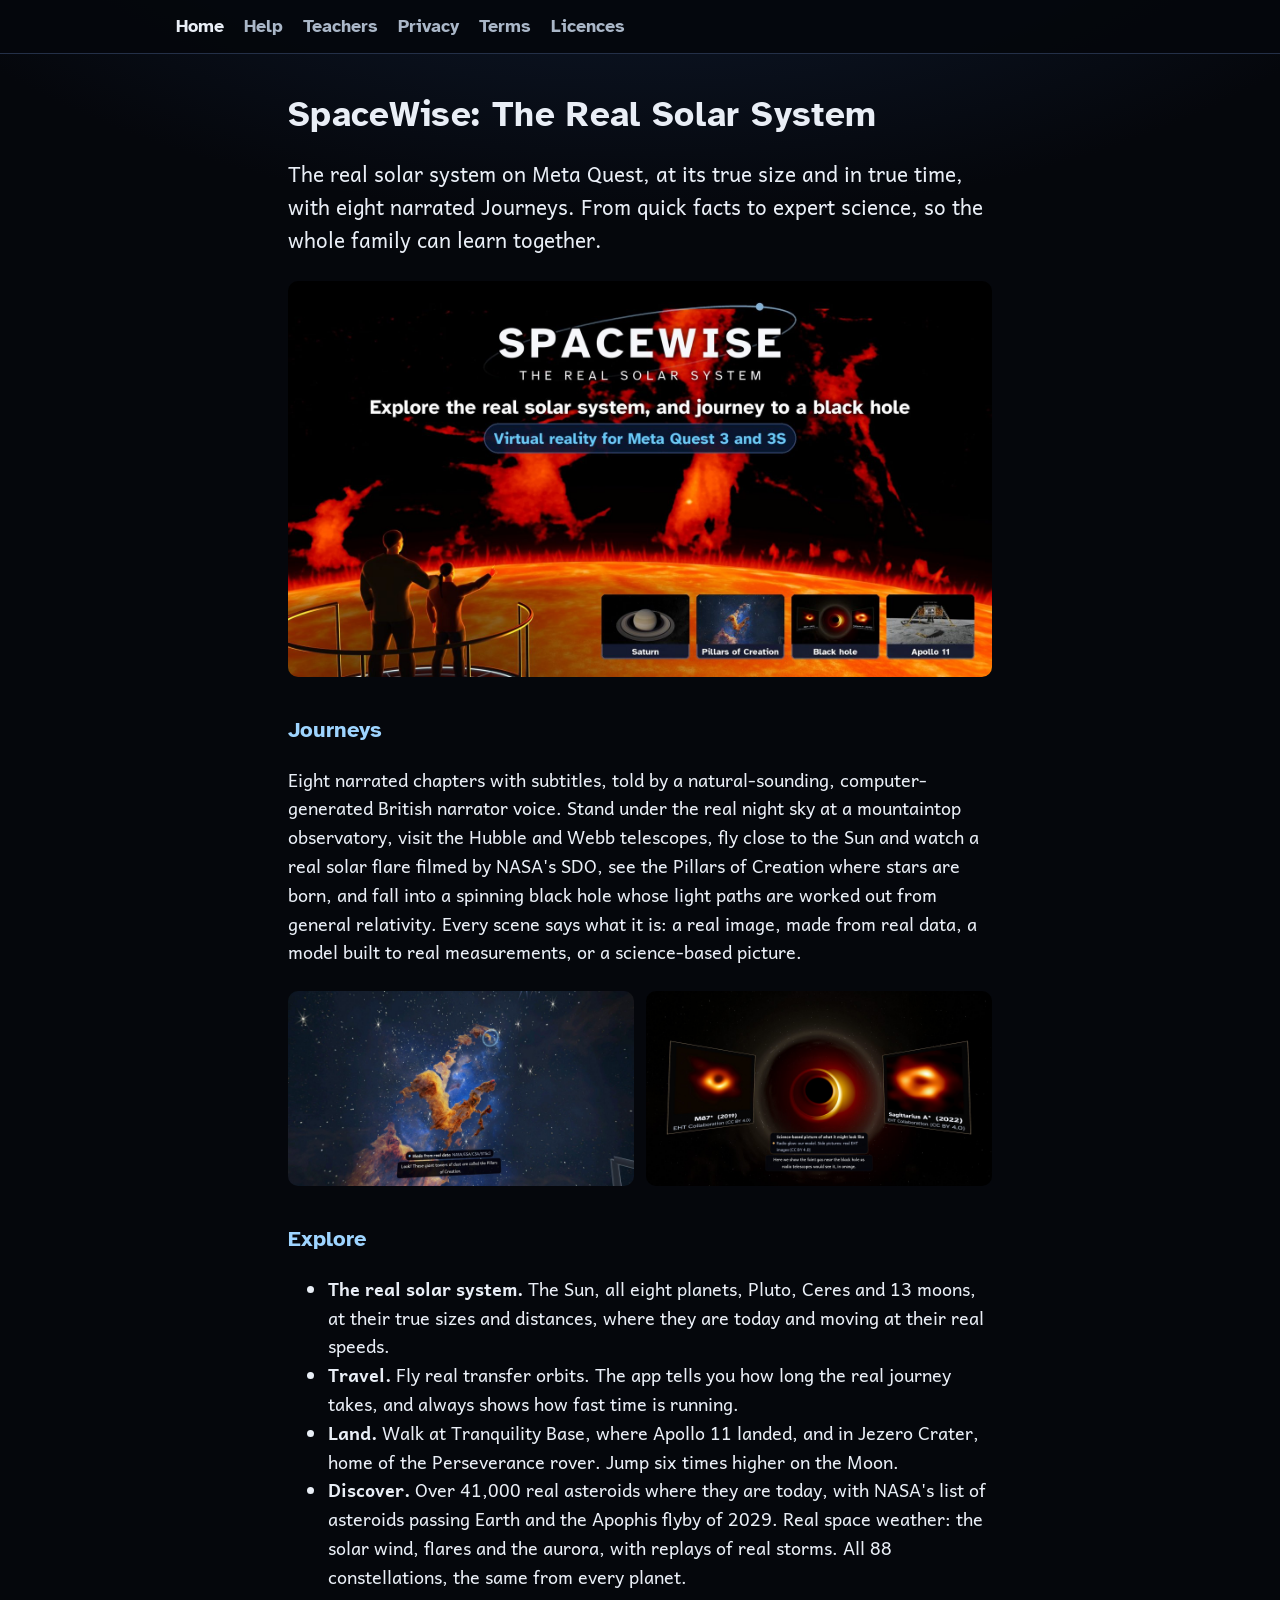
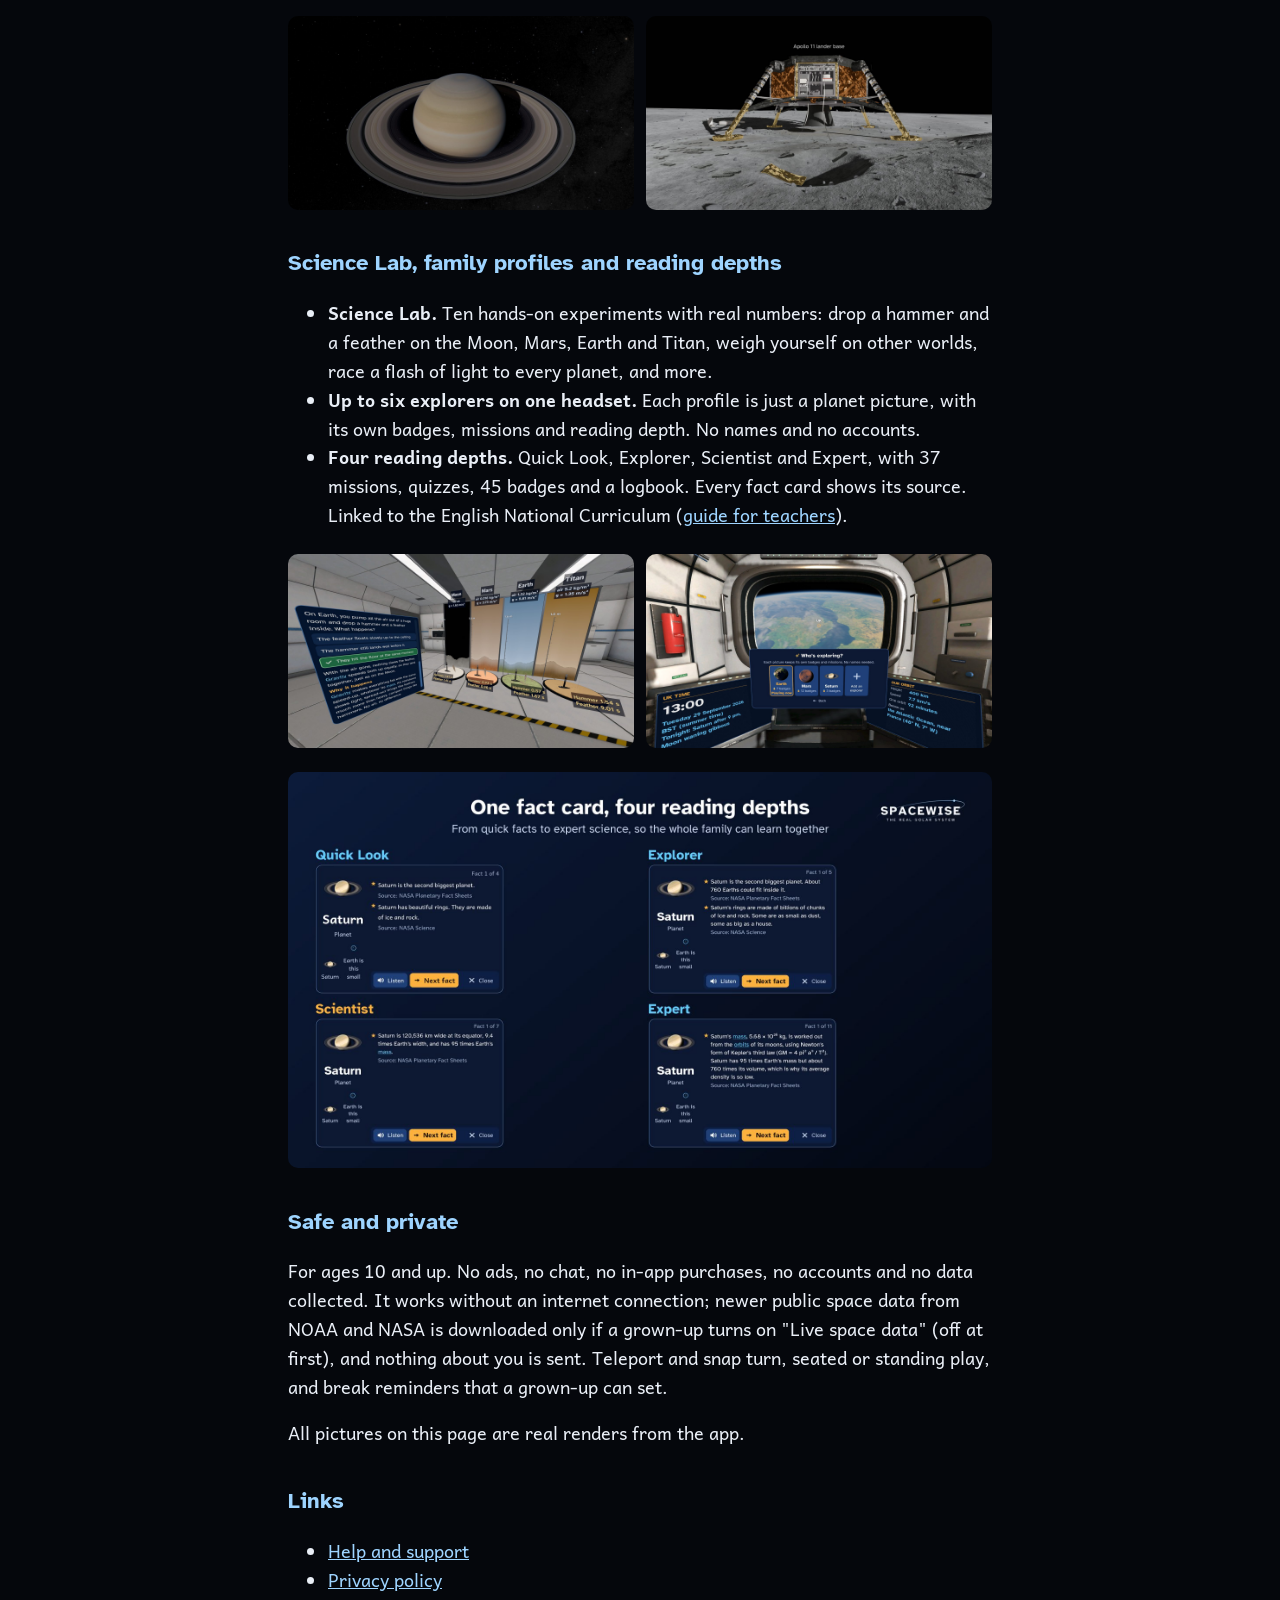
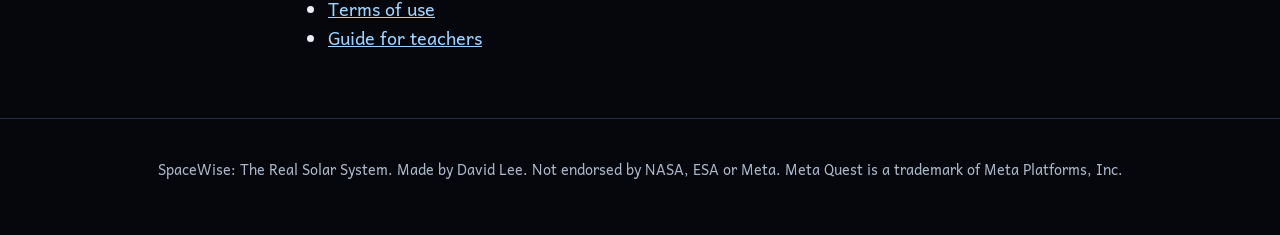
==== index.html @ 5df5b241 "SpaceWise website" ====
<!doctype html>
<html lang="en-GB">
<head>
<meta charset="utf-8">
<meta name="viewport" content="width=device-width, initial-scale=1">
<title>SpaceWise: The Real Solar System | SpaceWise</title>
<meta name="description" content="SpaceWise: The Real Solar System, for Meta Quest. The real solar system at its true size and in true time. For ages 10 and up. No ads, no chat, no data collected.">
<link rel="stylesheet" href="style.css">
</head>
<body>
<header><nav><a href="index.html" aria-current="page">Home</a> <a href="support.html">Help</a> <a href="teachers.html">Teachers</a> <a href="privacy.html">Privacy</a> <a href="terms.html">Terms</a> <a href="open-licences.html">Licences</a></nav></header>
<main>
<h1>SpaceWise: The Real Solar System</h1>
<p class="lede">The real solar system on Meta Quest, at its true size and in true time, with eight narrated Journeys. From quick facts to expert science, so the whole family can learn together.</p>

<p><img class="hero" src="img/key_art.jpg" alt="Key art: a grown-up and a child on a viewing platform; the child points at a real prominence on the Sun, seen by NASA's SDO, in the Our Star Journey. The SpaceWise title, the words 'Explore the real solar system, and journey to a black hole' and 'Virtual reality for Meta Quest 3 and 3S', and four pictures from the app: Saturn, the Pillars of Creation, the black hole and Apollo 11"></p>
<h2>Journeys</h2>
<p>Eight narrated chapters with subtitles, told by a natural-sounding, computer-generated British narrator voice. Stand under the real night sky at a mountaintop observatory, visit the Hubble and Webb telescopes, fly close to the Sun and watch a real solar flare filmed by NASA's SDO, see the Pillars of Creation where stars are born, and fall into a spinning black hole whose light paths are worked out from general relativity. Every scene says what it is: a real image, made from real data, a model built to real measurements, or a science-based picture.</p>
<div class="gallery">
<img src="img/shot_pillars.jpg" alt="The Pillars of Creation from Webb's real image, in the Life of a Star Journey, with a fact card and the narrator's subtitle">
<img src="img/shot_black_hole.jpg" alt="The black hole in the To the Edge of a Black Hole Journey, between the real Event Horizon Telescope images of M87* and Sagittarius A*">
</div>

<h2>Explore</h2>
<ul>
<li><strong>The real solar system.</strong> The Sun, all eight planets, Pluto, Ceres and 13 moons, at their true sizes and distances, where they are today and moving at their real speeds.</li>
<li><strong>Travel.</strong> Fly real transfer orbits. The app tells you how long the real journey takes, and always shows how fast time is running.</li>
<li><strong>Land.</strong> Walk at Tranquility Base, where Apollo 11 landed, and in Jezero Crater, home of the Perseverance rover. Jump six times higher on the Moon.</li>
<li><strong>Discover.</strong> Over 41,000 real asteroids where they are today, with NASA's list of asteroids passing Earth and the Apophis flyby of 2029. Real space weather: the solar wind, flares and the aurora, with replays of real storms. All 88 constellations, the same from every planet.</li>
</ul>
<div class="gallery">
<img src="img/shot_saturn.jpg" alt="Saturn from the sunlit side of its rings, in the app">
<img src="img/shot_apollo11.jpg" alt="The Apollo 11 descent stage at Tranquility Base, with the Earth in the black sky, in the app">
</div>

<h2>Science Lab, family profiles and reading depths</h2>
<ul>
<li><strong>Science Lab.</strong> Ten hands-on experiments with real numbers: drop a hammer and a feather on the Moon, Mars, Earth and Titan, weigh yourself on other worlds, race a flash of light to every planet, and more.</li>
<li><strong>Up to six explorers on one headset.</strong> Each profile is just a planet picture, with its own badges, missions and reading depth. No names and no accounts.</li>
<li><strong>Four reading depths.</strong> Quick Look, Explorer, Scientist and Expert, with 37 missions, quizzes, 45 badges and a logbook. Every fact card shows its source. Linked to the English National Curriculum (<a href="teachers.html">guide for teachers</a>).</li>
</ul>
<div class="gallery">
<img src="img/shot_lab.jpg" alt="The Science Lab hammer and feather test on the Moon, Mars, Earth and Titan, with the measured fall times">
<img src="img/shot_profiles.jpg" alt="The Who's exploring? screen in the cabin, with four explorer profiles">
</div>

<p><img class="hero" src="img/reading_depths.jpg" alt="The same Saturn fact card at the four reading depths, from Quick Look to Expert"></p>
<h2>Safe and private</h2>
<p>For ages 10 and up. No ads, no chat, no in-app purchases, no accounts and no data collected. It works without an internet connection; newer public space data from NOAA and NASA is downloaded only if a grown-up turns on "Live space data" (off at first), and nothing about you is sent. Teleport and snap turn, seated or standing play, and break reminders that a grown-up can set.</p>
<p>All pictures on this page are real renders from the app.</p>
<h2>Links</h2>
<ul>
<li><a href="support.html">Help and support</a></li>
<li><a href="privacy.html">Privacy policy</a></li>
<li><a href="terms.html">Terms of use</a></li>
<li><a href="teachers.html">Guide for teachers</a></li>
</ul>
</main>
<footer><p>SpaceWise: The Real Solar System. Made by David Lee. Not endorsed by NASA, ESA or Meta. Meta Quest is a trademark of Meta Platforms, Inc.</p></footer>
</body>
</html>
---- style.css ----
/* SpaceWise store website. Self-hosted fonts, no third-party requests. */
/* Headings: Atkinson Hyperlegible. Body: Andika, whose zero has no slash (children
   read a slashed zero as a mistake; round 1 review). */
@font-face {
	font-family: "Andika";
	src: url("fonts/Andika-Regular.ttf") format("truetype");
	font-weight: 400;
	font-display: swap;
}
@font-face {
	font-family: "Andika";
	src: url("fonts/Andika-Bold.ttf") format("truetype");
	font-weight: 700;
	font-display: swap;
}
@font-face {
	font-family: "Atkinson Hyperlegible";
	src: url("fonts/AtkinsonHyperlegible-Bold.ttf") format("truetype");
	font-weight: 700;
	font-display: swap;
}

:root {
	--bg: #05070c;
	--panel: #0e1320;
	--text: #e9eef6;
	--muted: #aab7c8;
	--accent: #9ed4ff;
	--rule: #243048;
	--owner: #ffd166;
}

* { box-sizing: border-box; }

html { background: var(--bg); }

body {
	margin: 0;
	background: radial-gradient(1200px 600px at 50% -200px, #122038 0%, var(--bg) 70%) no-repeat, var(--bg);
	color: var(--text);
	font-family: "Andika", system-ui, sans-serif;
	font-size: 1.125rem;
	line-height: 1.6;
}

header {
	position: sticky;
	top: 0;
	background: rgba(5, 7, 12, 0.92);
	border-bottom: 1px solid var(--rule);
	z-index: 1;
}

nav {
	max-width: 60rem;
	margin: 0 auto;
	padding: 0.75rem 1rem;
	display: flex;
	flex-wrap: wrap;
	gap: 0.25rem 1.25rem;
}

nav a { color: var(--muted); text-decoration: none; font-weight: 700; }
nav a[aria-current="page"], nav a:hover { color: var(--text); }

main {
	max-width: 46rem;
	margin: 0 auto;
	padding: 2rem 1rem 3rem;
}

h1, h2, nav { font-family: "Atkinson Hyperlegible", "Andika", system-ui, sans-serif; }
h1 { font-size: 2.2rem; line-height: 1.2; letter-spacing: 0.01em; margin: 0.5rem 0 1rem; }
h2 { font-size: 1.4rem; margin: 2.2rem 0 0.6rem; color: var(--accent); }

a { color: var(--accent); }

.lede { font-size: 1.3rem; color: var(--text); }

img { max-width: 100%; height: auto; border-radius: 10px; display: block; }
img.hero { margin: 1.5rem 0; }

.gallery {
	display: grid;
	grid-template-columns: repeat(auto-fit, minmax(13rem, 1fr));
	gap: 0.75rem;
	margin: 1.5rem 0;
}

table { border-collapse: collapse; width: 100%; margin: 1rem 0; font-size: 1rem; }
th, td { border: 1px solid var(--rule); padding: 0.5rem 0.7rem; text-align: left; vertical-align: top; }
th { background: var(--panel); }

mark.owner { background: transparent; color: var(--owner); outline: 1px dashed var(--owner); padding: 0 0.2em; }

footer {
	border-top: 1px solid var(--rule);
	color: var(--muted);
	font-size: 0.9rem;
	text-align: center;
	padding: 1.5rem 1rem 2.5rem;
}

@media (max-width: 30rem) {
	body { font-size: 1.05rem; }
	h1 { font-size: 1.8rem; }
}
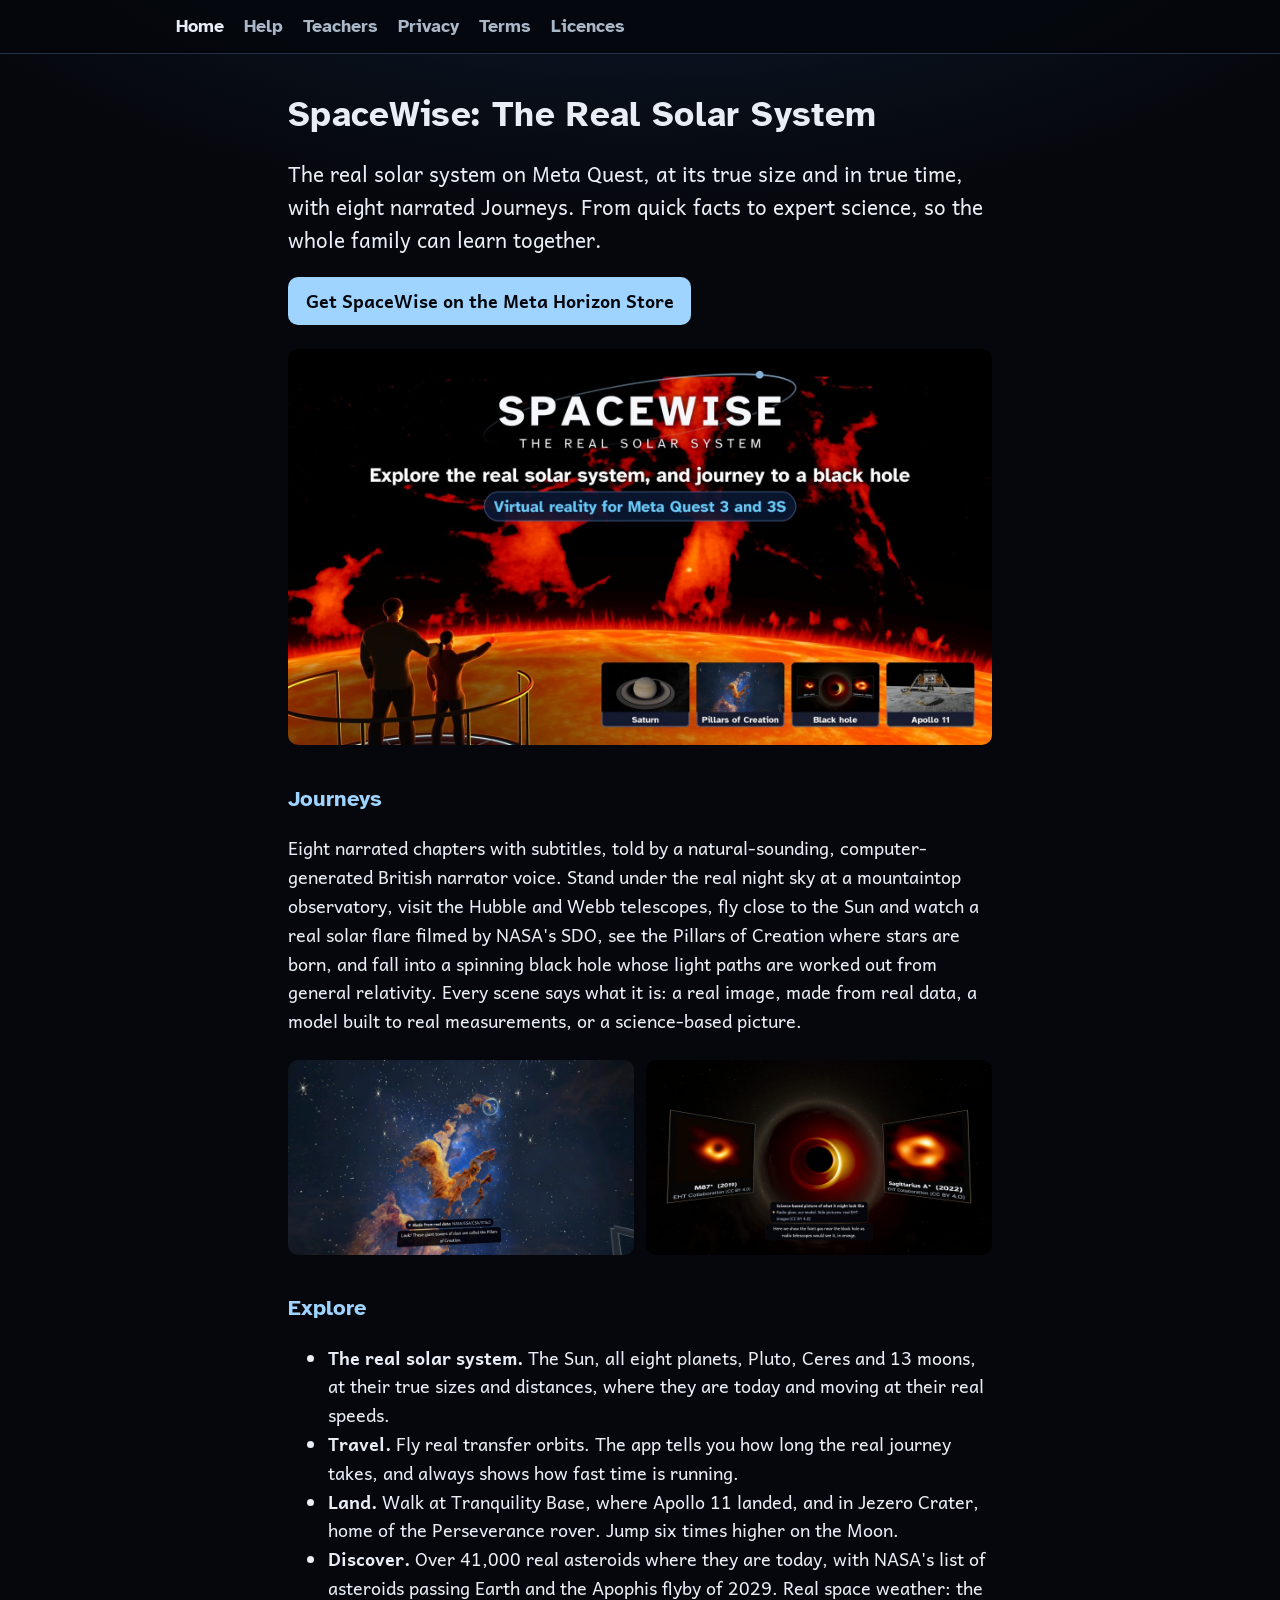
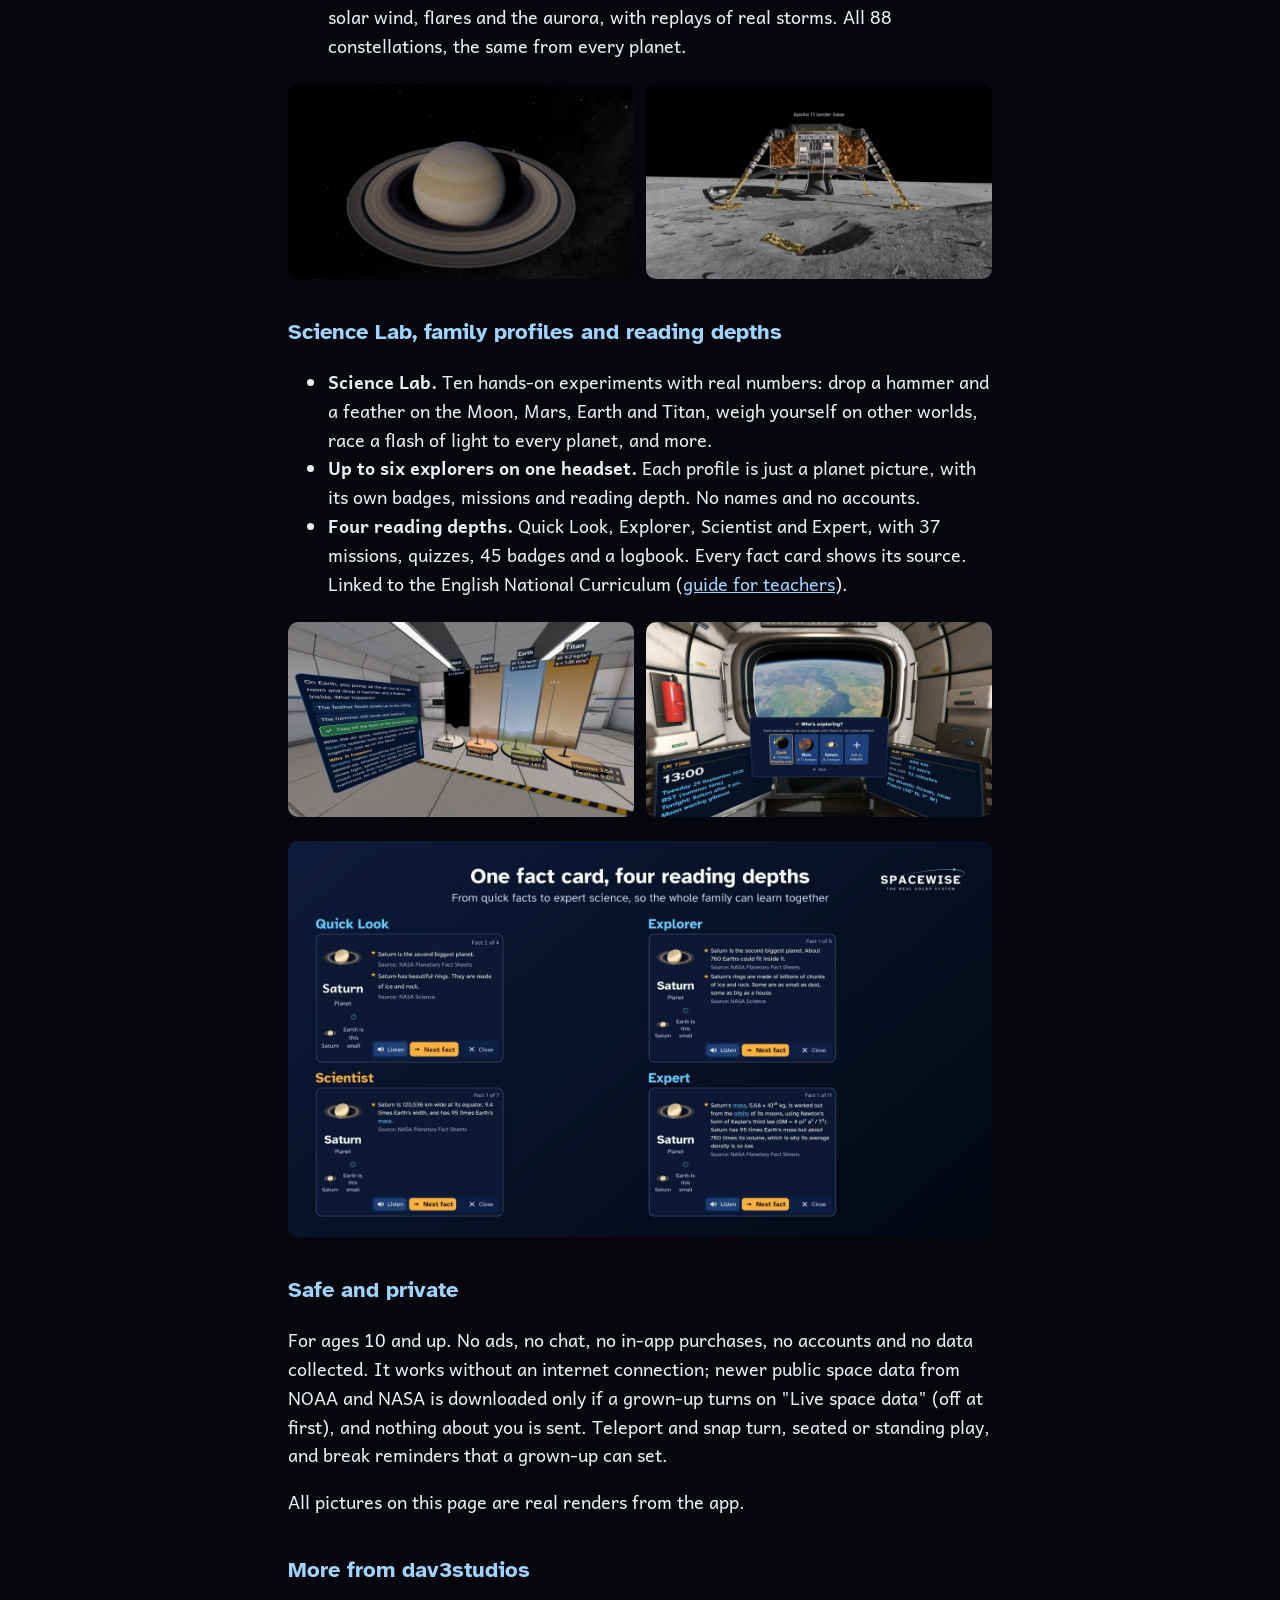
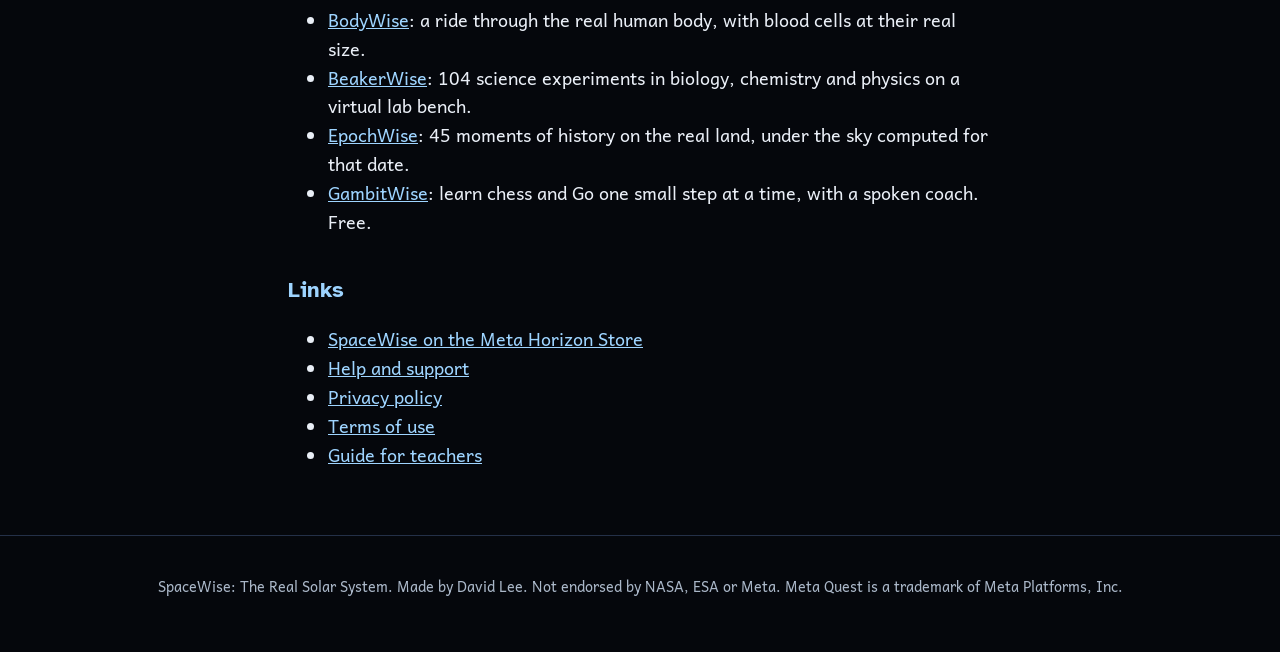
==== commit 4624686c: "SpaceWise website" ====
--- a/index.html
+++ b/index.html
@@ -6,12 +6,59 @@
 <title>SpaceWise: The Real Solar System | SpaceWise</title>
 <meta name="description" content="SpaceWise: The Real Solar System, for Meta Quest. The real solar system at its true size and in true time. For ages 10 and up. No ads, no chat, no data collected.">
 <link rel="stylesheet" href="style.css">
+<meta property="og:type" content="website">
+<meta property="og:site_name" content="SpaceWise">
+<meta property="og:title" content="SpaceWise: The Real Solar System">
+<meta property="og:description" content="The real solar system at its true size and in true time, with eight narrated Journeys. Stand under a real mountaintop night sky, watch a real solar flare and fall into a spinning black hole. Explore every planet where it is today, real asteroids and all 88 constellations, or put a model of the plane">
+<meta property="og:url" content="https://dhl84.github.io/spacewise/">
+<meta property="og:image" content="https://dhl84.github.io/spacewise/img/key_art.jpg">
+<meta property="og:image:width" content="1600">
+<meta property="og:image:height" content="900">
+<meta name="twitter:card" content="summary_large_image">
+<script type="application/ld+json">{
+ "@context": "https://schema.org",
+ "@type": "SoftwareApplication",
+ "name": "SpaceWise: The Real Solar System",
+ "alternateName": "SpaceWise",
+ "description": "The real solar system at its true size and in true time, with eight narrated Journeys. Stand under a real mountaintop night sky, watch a real solar flare and fall into a spinning black hole. Explore every planet where it is today, real asteroids and all 88 constellations, or put a model of the planets in your room. Four reading depths go from quick facts to expert science, so the whole family can learn together. For ages 10 and up. No ads, no chat, no in-app purchases and no data collected.",
+ "applicationCategory": "EducationalApplication",
+ "operatingSystem": "Meta Horizon OS",
+ "availableOnDevice": "Meta Quest 3, Meta Quest 3S",
+ "url": "https://dhl84.github.io/spacewise/",
+ "image": "https://dhl84.github.io/spacewise/img/key_art.jpg",
+ "screenshot": [
+  "https://dhl84.github.io/spacewise/img/shot_pillars.jpg",
+  "https://dhl84.github.io/spacewise/img/shot_black_hole.jpg",
+  "https://dhl84.github.io/spacewise/img/shot_saturn.jpg",
+  "https://dhl84.github.io/spacewise/img/shot_apollo11.jpg",
+  "https://dhl84.github.io/spacewise/img/shot_lab.jpg",
+  "https://dhl84.github.io/spacewise/img/shot_profiles.jpg",
+  "https://dhl84.github.io/spacewise/img/reading_depths.jpg"
+ ],
+ "inLanguage": "en-GB",
+ "keywords": "solar system, planets, space, astronomy, science, STEM, education, Moon, Mars, Saturn, Apollo 11, black hole, telescope, stars, constellations, aurora, asteroids, Sun, gravity, space physics, science lab, KS3, Year 6, family, learning",
+ "typicalAgeRange": "10-",
+ "isAccessibleForFree": false,
+ "offers": {
+  "@type": "Offer",
+  "price": "7.99",
+  "priceCurrency": "USD",
+  "url": "https://www.meta.com/experiences/1422848437569079/"
+ },
+ "author": {
+  "@type": "Organization",
+  "name": "dav3studios"
+ },
+ "downloadUrl": "https://www.meta.com/experiences/1422848437569079/"
+}</script>
 </head>
 <body>
 <header><nav><a href="index.html" aria-current="page">Home</a> <a href="support.html">Help</a> <a href="teachers.html">Teachers</a> <a href="privacy.html">Privacy</a> <a href="terms.html">Terms</a> <a href="open-licences.html">Licences</a></nav></header>
 <main>
 <h1>SpaceWise: The Real Solar System</h1>
 <p class="lede">The real solar system on Meta Quest, at its true size and in true time, with eight narrated Journeys. From quick facts to expert science, so the whole family can learn together.</p>
+
+<p><a class="store" href="https://www.meta.com/experiences/1422848437569079/">Get SpaceWise on the Meta Horizon Store</a></p>
 
 <p><img class="hero" src="img/key_art.jpg" alt="Key art: a grown-up and a child on a viewing platform; the child points at a real prominence on the Sun, seen by NASA's SDO, in the Our Star Journey. The SpaceWise title, the words 'Explore the real solar system, and journey to a black hole' and 'Virtual reality for Meta Quest 3 and 3S', and four pictures from the app: Saturn, the Pillars of Creation, the black hole and Apollo 11"></p>
 <h2>Journeys</h2>
@@ -48,8 +95,16 @@
 <h2>Safe and private</h2>
 <p>For ages 10 and up. No ads, no chat, no in-app purchases, no accounts and no data collected. It works without an internet connection; newer public space data from NOAA and NASA is downloaded only if a grown-up turns on "Live space data" (off at first), and nothing about you is sent. Teleport and snap turn, seated or standing play, and break reminders that a grown-up can set.</p>
 <p>All pictures on this page are real renders from the app.</p>
+<h2>More from dav3studios</h2>
+<ul>
+<li><a href="https://dhl84.github.io/bodywise/">BodyWise</a>: a ride through the real human body, with blood cells at their real size.</li>
+<li><a href="https://dhl84.github.io/beakerwise/">BeakerWise</a>: 104 science experiments in biology, chemistry and physics on a virtual lab bench.</li>
+<li><a href="https://dhl84.github.io/epochwise/">EpochWise</a>: 45 moments of history on the real land, under the sky computed for that date.</li>
+<li><a href="https://dhl84.github.io/gambitwise/">GambitWise</a>: learn chess and Go one small step at a time, with a spoken coach. Free.</li>
+</ul>
 <h2>Links</h2>
 <ul>
+<li><a href="https://www.meta.com/experiences/1422848437569079/">SpaceWise on the Meta Horizon Store</a></li>
 <li><a href="support.html">Help and support</a></li>
 <li><a href="privacy.html">Privacy policy</a></li>
 <li><a href="terms.html">Terms of use</a></li>
--- a/style.css
+++ b/style.css
@@ -76,6 +76,7 @@
 a { color: var(--accent); }
 
 .lede { font-size: 1.3rem; color: var(--text); }
+a.store { display: inline-block; padding: 0.6rem 1.1rem; border-radius: 10px; background: var(--accent); color: var(--bg); font-weight: 700; text-decoration: none; }
 
 img { max-width: 100%; height: auto; border-radius: 10px; display: block; }
 img.hero { margin: 1.5rem 0; }
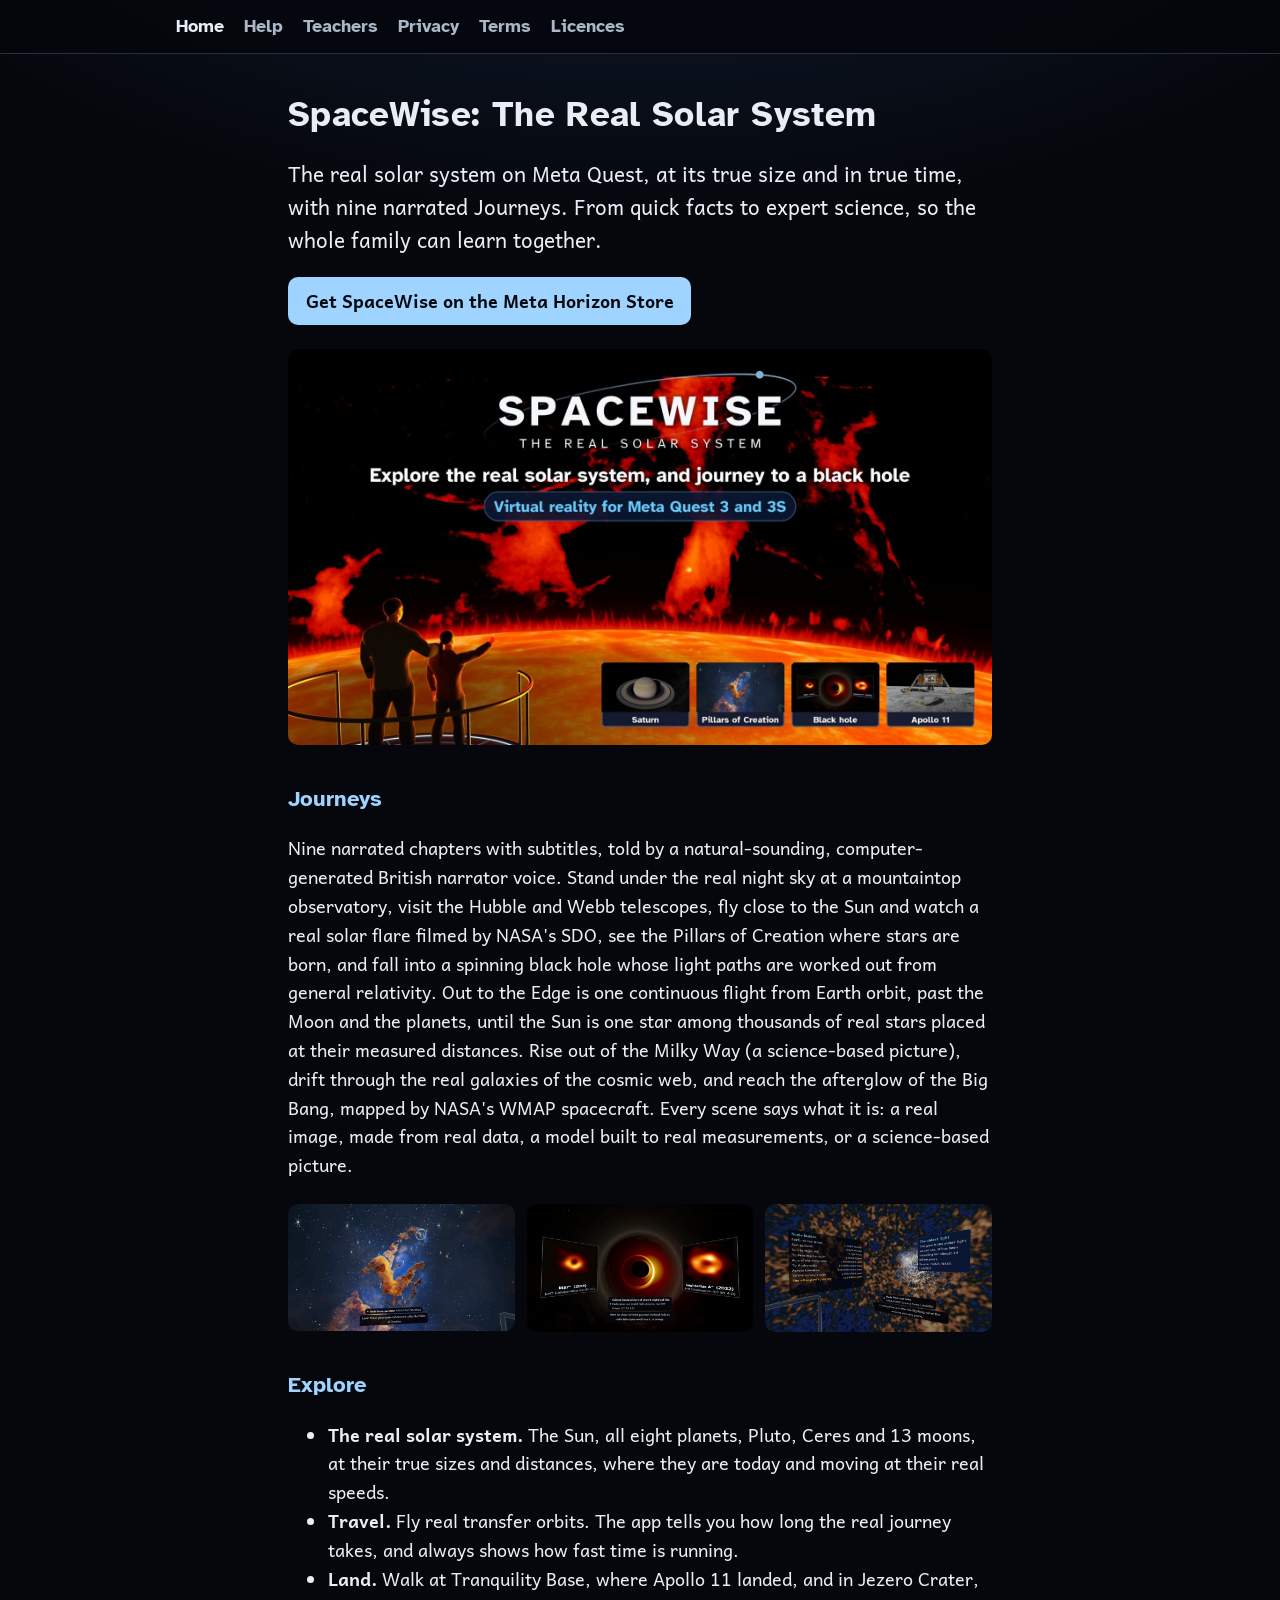
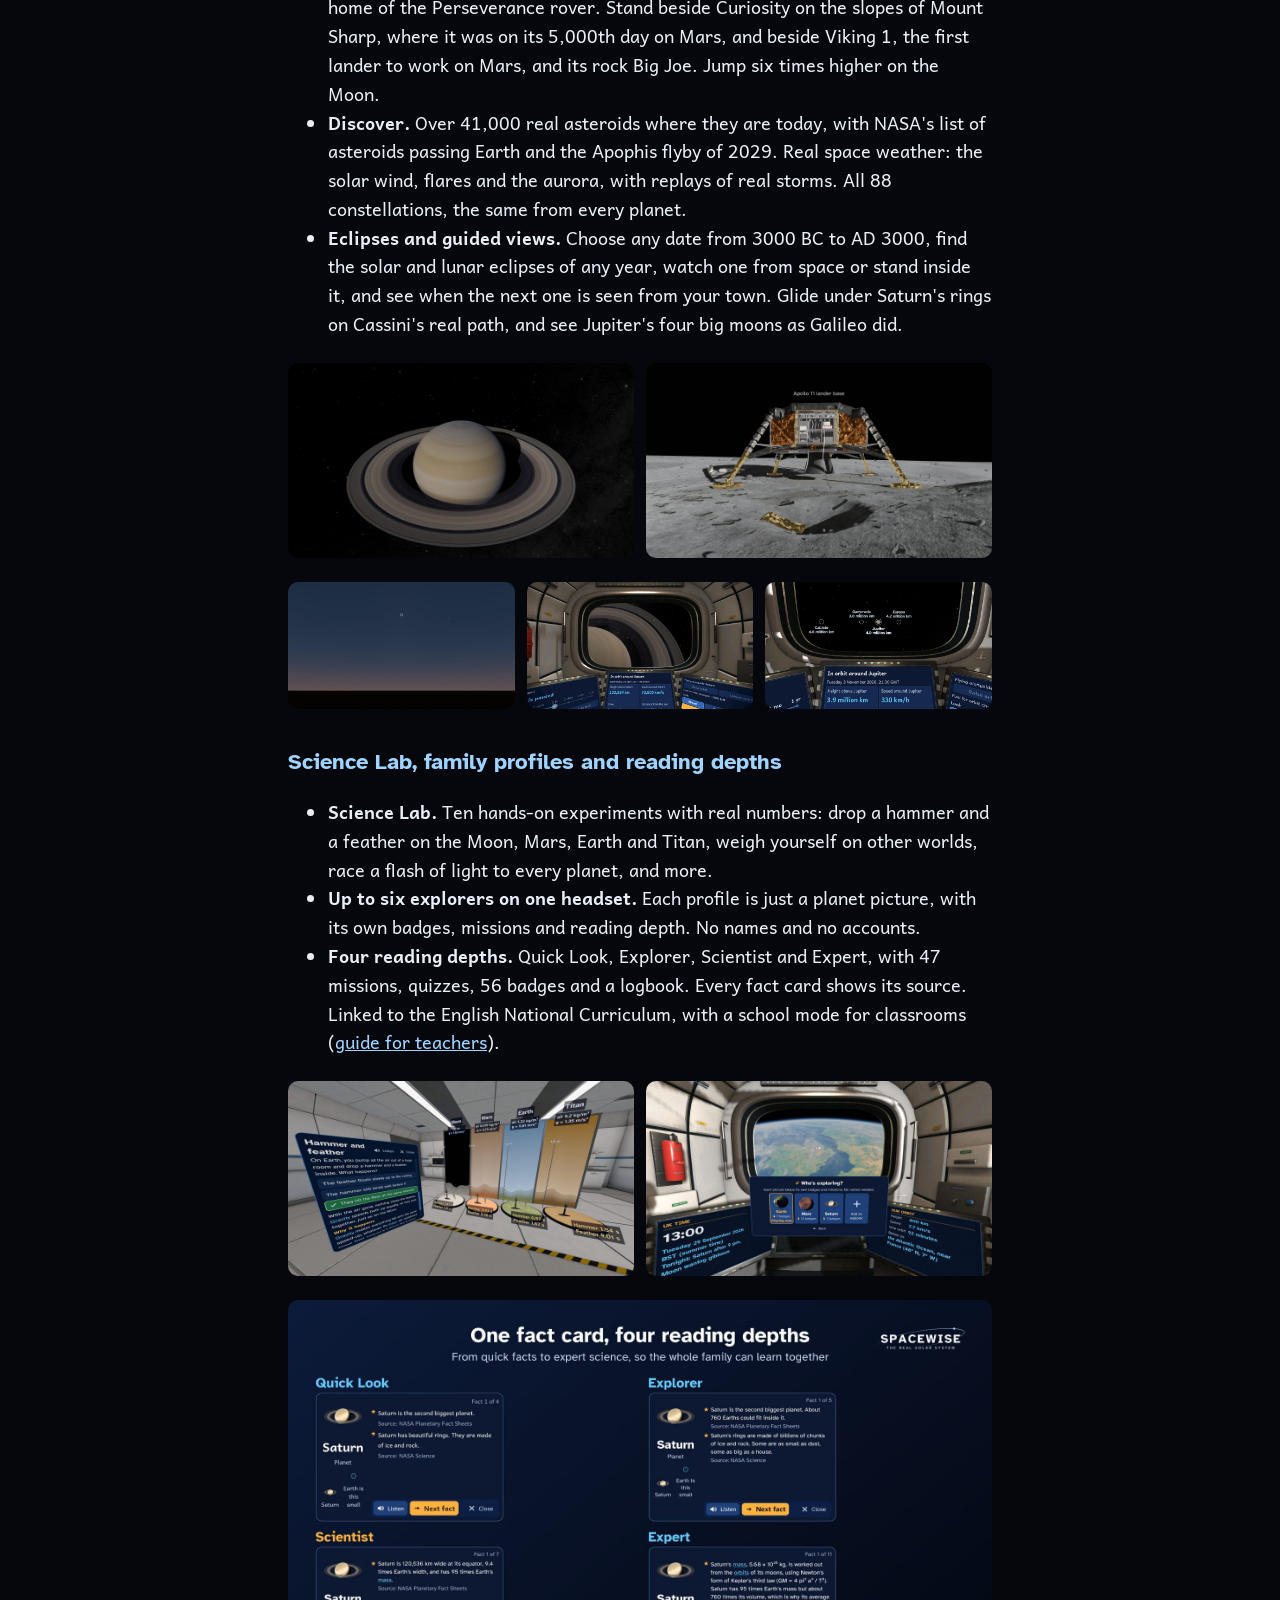
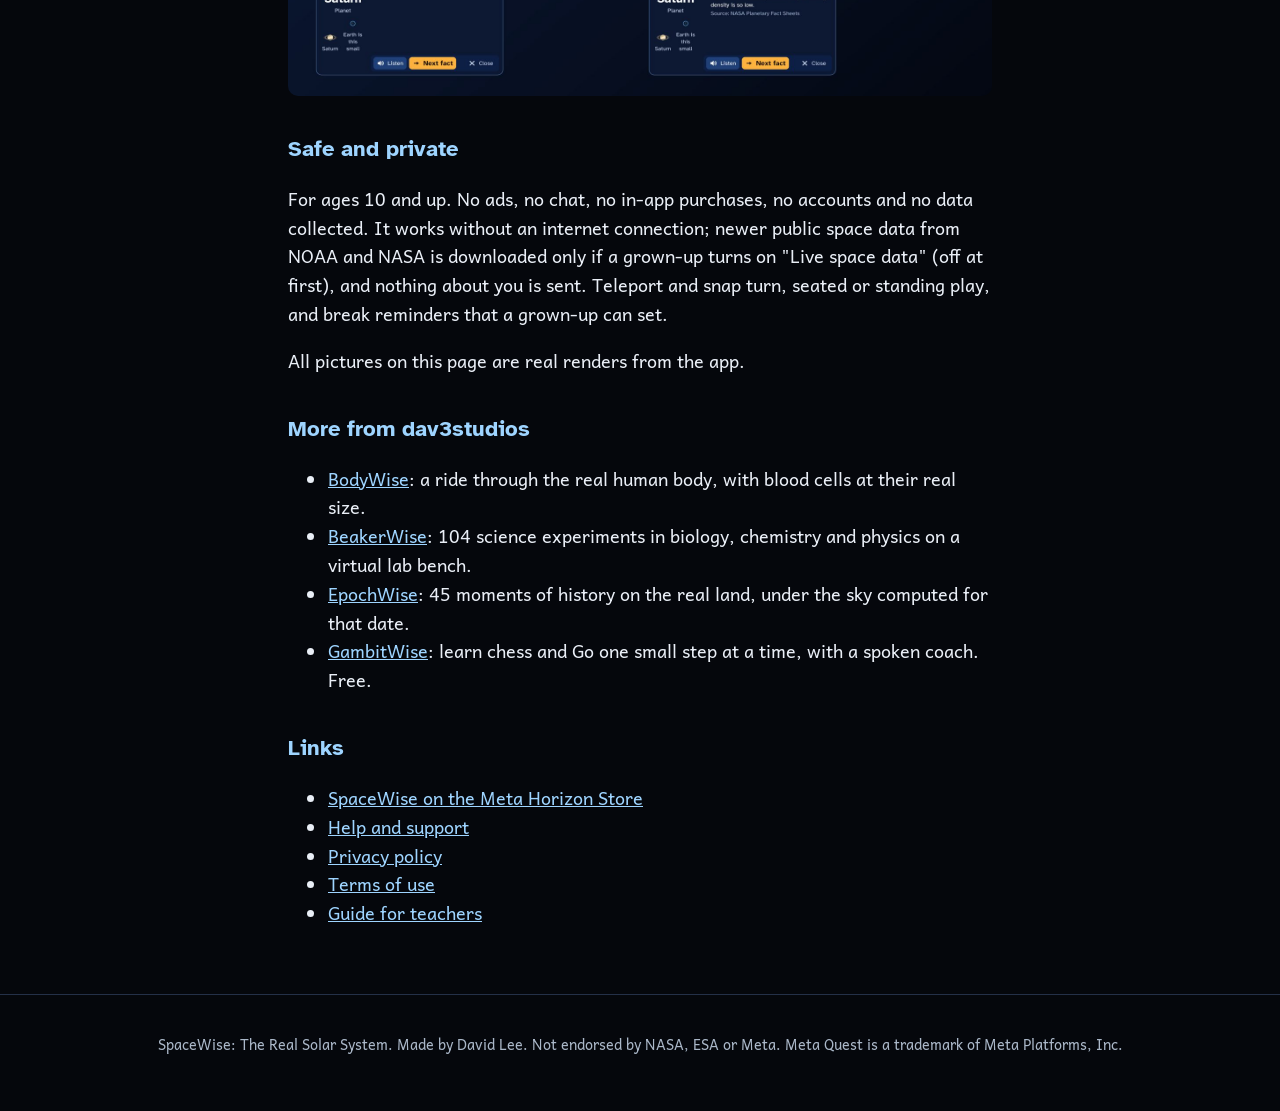
==== commit 06174a4a: "SpaceWise website" ====
--- a/index.html
+++ b/index.html
@@ -9,18 +9,19 @@
 <meta property="og:type" content="website">
 <meta property="og:site_name" content="SpaceWise">
 <meta property="og:title" content="SpaceWise: The Real Solar System">
-<meta property="og:description" content="The real solar system at its true size and in true time, with eight narrated Journeys. Stand under a real mountaintop night sky, watch a real solar flare and fall into a spinning black hole. Explore every planet where it is today, real asteroids and all 88 constellations, or put a model of the plane">
+<meta property="og:description" content="The real solar system at its true size and in true time, with nine narrated Journeys. Fly to the afterglow of the Big Bang, stand in the Moon&#x27;s shadow in a real eclipse and fall into a spinning black hole. Explore every planet where it is today, real asteroids and all 88 constellations, or put the p">
 <meta property="og:url" content="https://dhl84.github.io/spacewise/">
 <meta property="og:image" content="https://dhl84.github.io/spacewise/img/key_art.jpg">
 <meta property="og:image:width" content="1600">
 <meta property="og:image:height" content="900">
 <meta name="twitter:card" content="summary_large_image">
+<meta name="google-site-verification" content="PS9xlQP2a27AN7PKWQ7mcEhuMw5IihwzGCxqK1or27I">
 <script type="application/ld+json">{
  "@context": "https://schema.org",
  "@type": "SoftwareApplication",
  "name": "SpaceWise: The Real Solar System",
  "alternateName": "SpaceWise",
- "description": "The real solar system at its true size and in true time, with eight narrated Journeys. Stand under a real mountaintop night sky, watch a real solar flare and fall into a spinning black hole. Explore every planet where it is today, real asteroids and all 88 constellations, or put a model of the planets in your room. Four reading depths go from quick facts to expert science, so the whole family can learn together. For ages 10 and up. No ads, no chat, no in-app purchases and no data collected.",
+ "description": "The real solar system at its true size and in true time, with nine narrated Journeys. Fly to the afterglow of the Big Bang, stand in the Moon's shadow in a real eclipse and fall into a spinning black hole. Explore every planet where it is today, real asteroids and all 88 constellations, or put the planets in your room. Four reading depths go from quick facts to expert science, so the whole family can learn together. For ages 10 and up. No ads, no chat, no in-app purchases and no data collected.",
  "applicationCategory": "EducationalApplication",
  "operatingSystem": "Meta Horizon OS",
  "availableOnDevice": "Meta Quest 3, Meta Quest 3S",
@@ -29,6 +30,10 @@
  "screenshot": [
   "https://dhl84.github.io/spacewise/img/shot_pillars.jpg",
   "https://dhl84.github.io/spacewise/img/shot_black_hole.jpg",
+  "https://dhl84.github.io/spacewise/img/shot_edge.jpg",
+  "https://dhl84.github.io/spacewise/img/shot_eclipse.jpg",
+  "https://dhl84.github.io/spacewise/img/shot_ring_glide.jpg",
+  "https://dhl84.github.io/spacewise/img/shot_galileo.jpg",
   "https://dhl84.github.io/spacewise/img/shot_saturn.jpg",
   "https://dhl84.github.io/spacewise/img/shot_apollo11.jpg",
   "https://dhl84.github.io/spacewise/img/shot_lab.jpg",
@@ -56,35 +61,43 @@
 <header><nav><a href="index.html" aria-current="page">Home</a> <a href="support.html">Help</a> <a href="teachers.html">Teachers</a> <a href="privacy.html">Privacy</a> <a href="terms.html">Terms</a> <a href="open-licences.html">Licences</a></nav></header>
 <main>
 <h1>SpaceWise: The Real Solar System</h1>
-<p class="lede">The real solar system on Meta Quest, at its true size and in true time, with eight narrated Journeys. From quick facts to expert science, so the whole family can learn together.</p>
+<p class="lede">The real solar system on Meta Quest, at its true size and in true time, with nine narrated Journeys. From quick facts to expert science, so the whole family can learn together.</p>
 
 <p><a class="store" href="https://www.meta.com/experiences/1422848437569079/">Get SpaceWise on the Meta Horizon Store</a></p>
 
 <p><img class="hero" src="img/key_art.jpg" alt="Key art: a grown-up and a child on a viewing platform; the child points at a real prominence on the Sun, seen by NASA's SDO, in the Our Star Journey. The SpaceWise title, the words 'Explore the real solar system, and journey to a black hole' and 'Virtual reality for Meta Quest 3 and 3S', and four pictures from the app: Saturn, the Pillars of Creation, the black hole and Apollo 11"></p>
 <h2>Journeys</h2>
-<p>Eight narrated chapters with subtitles, told by a natural-sounding, computer-generated British narrator voice. Stand under the real night sky at a mountaintop observatory, visit the Hubble and Webb telescopes, fly close to the Sun and watch a real solar flare filmed by NASA's SDO, see the Pillars of Creation where stars are born, and fall into a spinning black hole whose light paths are worked out from general relativity. Every scene says what it is: a real image, made from real data, a model built to real measurements, or a science-based picture.</p>
+<p>Nine narrated chapters with subtitles, told by a natural-sounding, computer-generated British narrator voice. Stand under the real night sky at a mountaintop observatory, visit the Hubble and Webb telescopes, fly close to the Sun and watch a real solar flare filmed by NASA's SDO, see the Pillars of Creation where stars are born, and fall into a spinning black hole whose light paths are worked out from general relativity. Out to the Edge is one continuous flight from Earth orbit, past the Moon and the planets, until the Sun is one star among thousands of real stars placed at their measured distances. Rise out of the Milky Way (a science-based picture), drift through the real galaxies of the cosmic web, and reach the afterglow of the Big Bang, mapped by NASA's WMAP spacecraft. Every scene says what it is: a real image, made from real data, a model built to real measurements, or a science-based picture.</p>
 <div class="gallery">
 <img src="img/shot_pillars.jpg" alt="The Pillars of Creation from Webb's real image, in the Life of a Star Journey, with a fact card and the narrator's subtitle">
 <img src="img/shot_black_hole.jpg" alt="The black hole in the To the Edge of a Black Hole Journey, between the real Event Horizon Telescope images of M87* and Sagittarius A*">
+<img src="img/shot_edge.jpg" alt="The Out to the Edge Journey at its end: the afterglow of the Big Bang from NASA's WMAP map, the galaxies of the cosmic web and the light ladder from 1.3 light-seconds to 13.8 billion years">
 </div>
 
 <h2>Explore</h2>
 <ul>
 <li><strong>The real solar system.</strong> The Sun, all eight planets, Pluto, Ceres and 13 moons, at their true sizes and distances, where they are today and moving at their real speeds.</li>
 <li><strong>Travel.</strong> Fly real transfer orbits. The app tells you how long the real journey takes, and always shows how fast time is running.</li>
-<li><strong>Land.</strong> Walk at Tranquility Base, where Apollo 11 landed, and in Jezero Crater, home of the Perseverance rover. Jump six times higher on the Moon.</li>
+<li><strong>Land.</strong> Walk at Tranquility Base, where Apollo 11 landed, and in Jezero Crater, home of the Perseverance rover. Stand beside Curiosity on the slopes of Mount Sharp, where it was on its 5,000th day on Mars, and beside Viking 1, the first lander to work on Mars, and its rock Big Joe. Jump six times higher on the Moon.</li>
 <li><strong>Discover.</strong> Over 41,000 real asteroids where they are today, with NASA's list of asteroids passing Earth and the Apophis flyby of 2029. Real space weather: the solar wind, flares and the aurora, with replays of real storms. All 88 constellations, the same from every planet.</li>
+<li><strong>Eclipses and guided views.</strong> Choose any date from 3000 BC to AD 3000, find the solar and lunar eclipses of any year, watch one from space or stand inside it, and see when the next one is seen from your town. Glide under Saturn's rings on Cassini's real path, and see Jupiter's four big moons as Galileo did.</li>
 </ul>
 <div class="gallery">
 <img src="img/shot_saturn.jpg" alt="Saturn from the sunlit side of its rings, in the app">
-<img src="img/shot_apollo11.jpg" alt="The Apollo 11 descent stage at Tranquility Base, with the Earth in the black sky, in the app">
+<img src="img/shot_apollo11.jpg" alt="The Apollo 11 descent stage at Tranquility Base in the low morning Sun, in the app">
+</div>
+
+<div class="gallery">
+<img src="img/shot_eclipse.jpg" alt="Standing in Reykjavik at totality of the total solar eclipse of 12 August 2026: a dark sky, the corona round the Moon and a glow along the horizon">
+<img src="img/shot_ring_glide.jpg" alt="Saturn's rings through the cabin window on Cassini's real path of 26 April 2017, with the height and speed on the panel">
+<img src="img/shot_galileo.jpg" alt="Galileo's view: Jupiter and its big moons in a line through the cabin window, each with its distance">
 </div>
 
 <h2>Science Lab, family profiles and reading depths</h2>
 <ul>
 <li><strong>Science Lab.</strong> Ten hands-on experiments with real numbers: drop a hammer and a feather on the Moon, Mars, Earth and Titan, weigh yourself on other worlds, race a flash of light to every planet, and more.</li>
 <li><strong>Up to six explorers on one headset.</strong> Each profile is just a planet picture, with its own badges, missions and reading depth. No names and no accounts.</li>
-<li><strong>Four reading depths.</strong> Quick Look, Explorer, Scientist and Expert, with 37 missions, quizzes, 45 badges and a logbook. Every fact card shows its source. Linked to the English National Curriculum (<a href="teachers.html">guide for teachers</a>).</li>
+<li><strong>Four reading depths.</strong> Quick Look, Explorer, Scientist and Expert, with 47 missions, quizzes, 56 badges and a logbook. Every fact card shows its source. Linked to the English National Curriculum, with a school mode for classrooms (<a href="teachers.html">guide for teachers</a>).</li>
 </ul>
 <div class="gallery">
 <img src="img/shot_lab.jpg" alt="The Science Lab hammer and feather test on the Moon, Mars, Earth and Titan, with the measured fall times">
--- a/style.css
+++ b/style.css
@@ -106,3 +106,8 @@
 	body { font-size: 1.05rem; }
 	h1 { font-size: 1.8rem; }
 }
+
+/* Round 9: worksheets print without the menu and the footer. */
+@media print {
+	nav, footer { display: none; }
+}
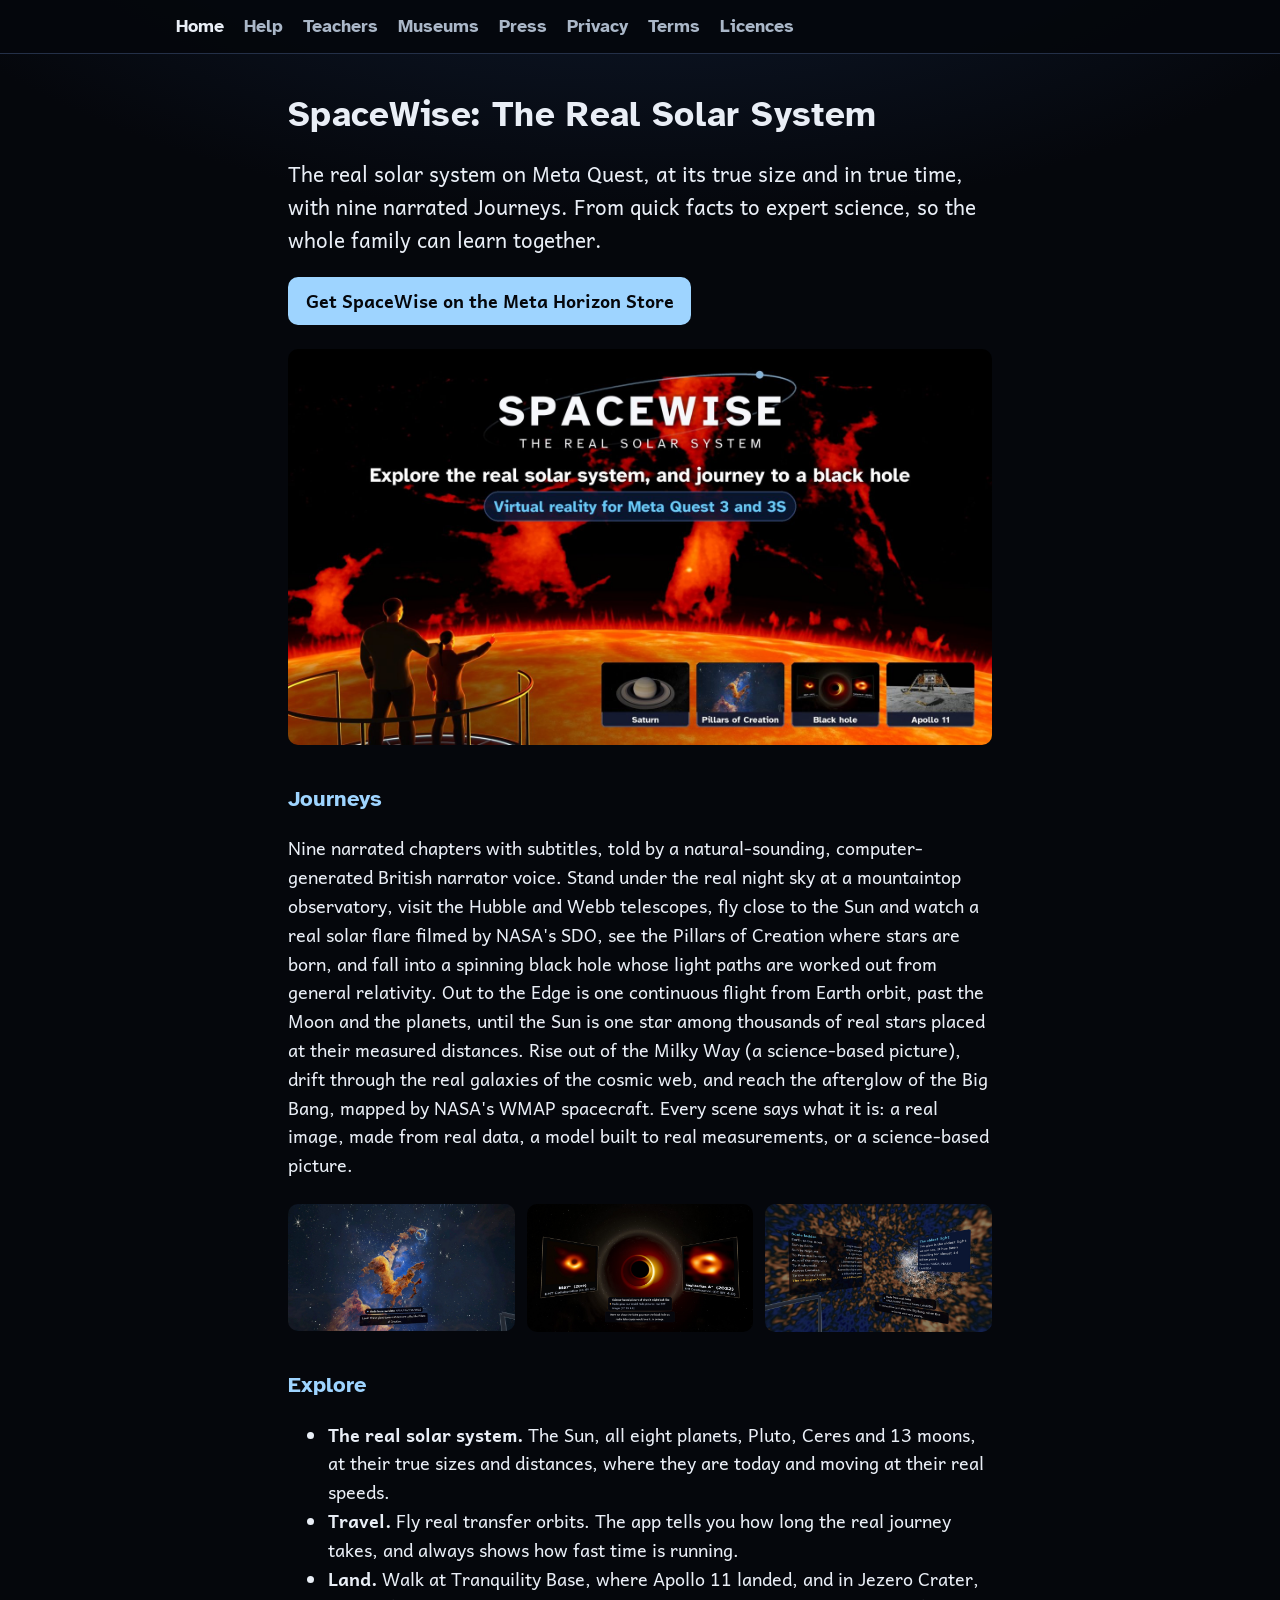
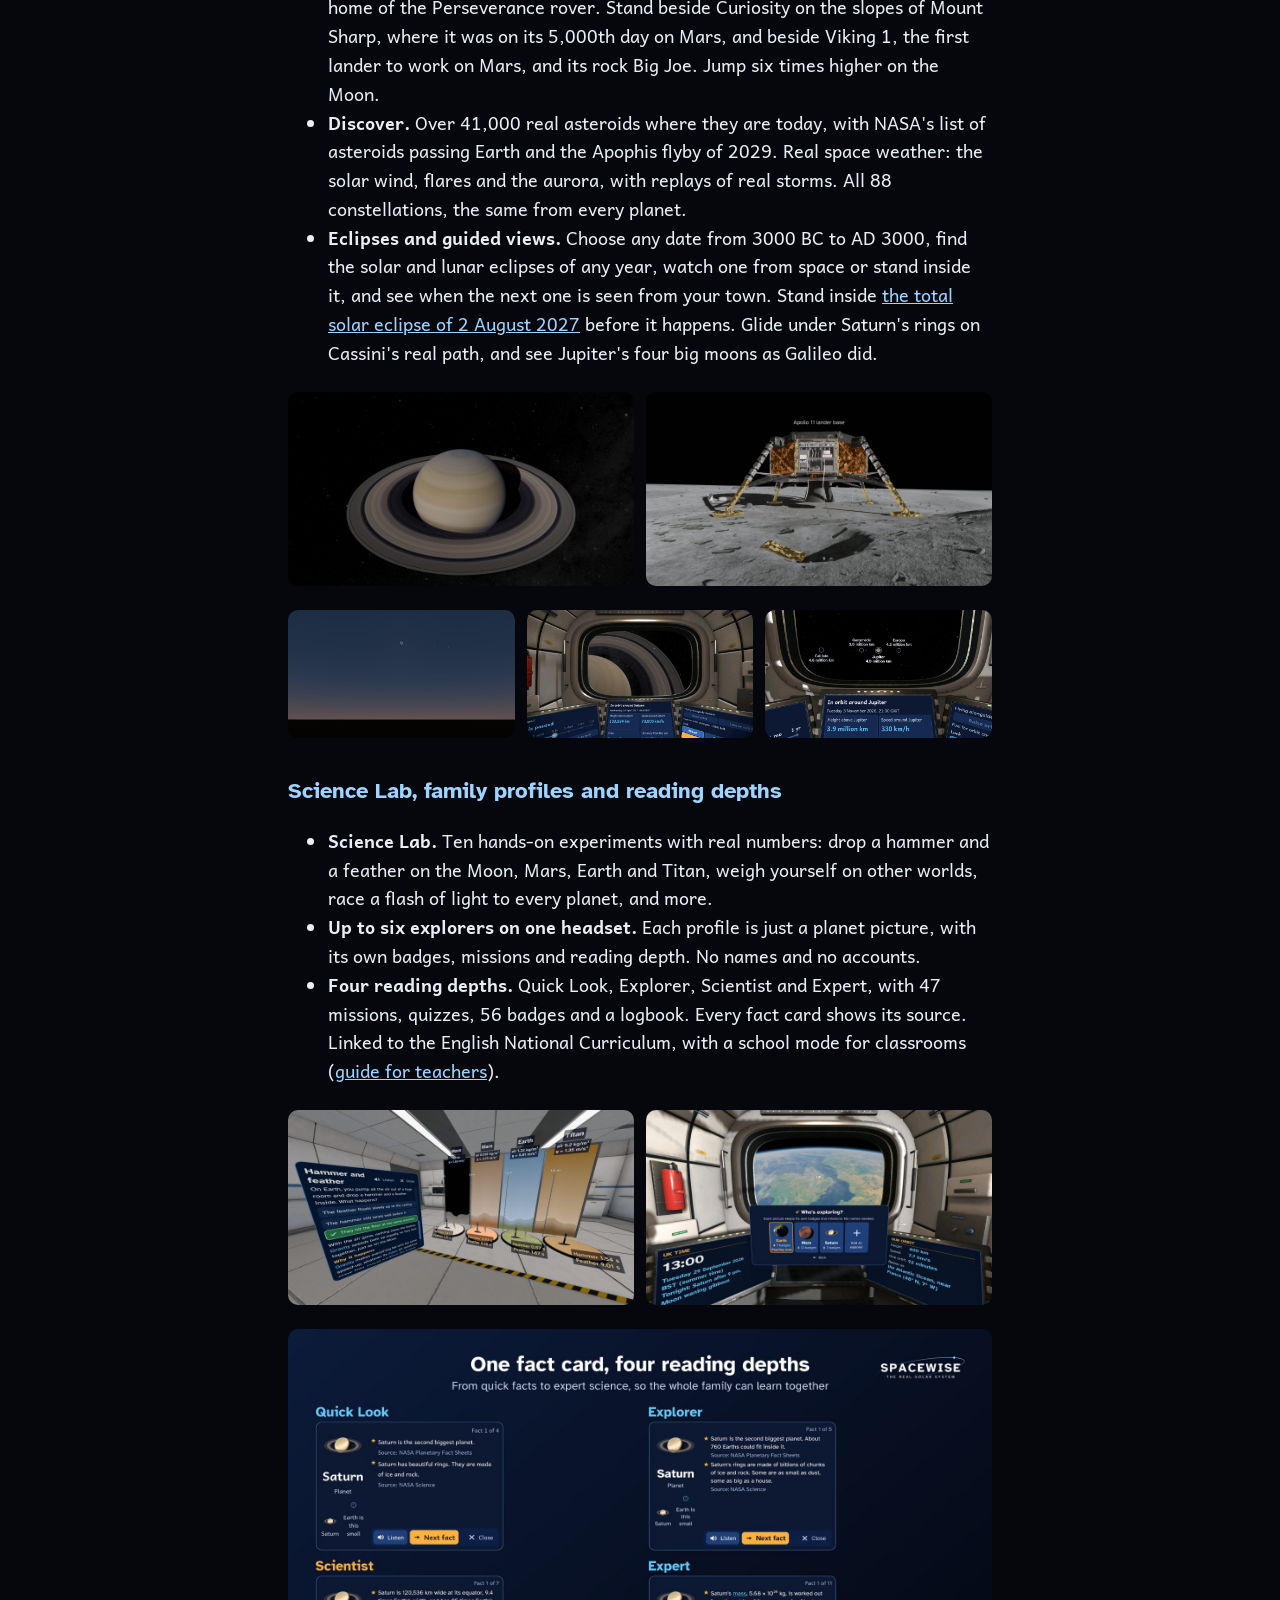
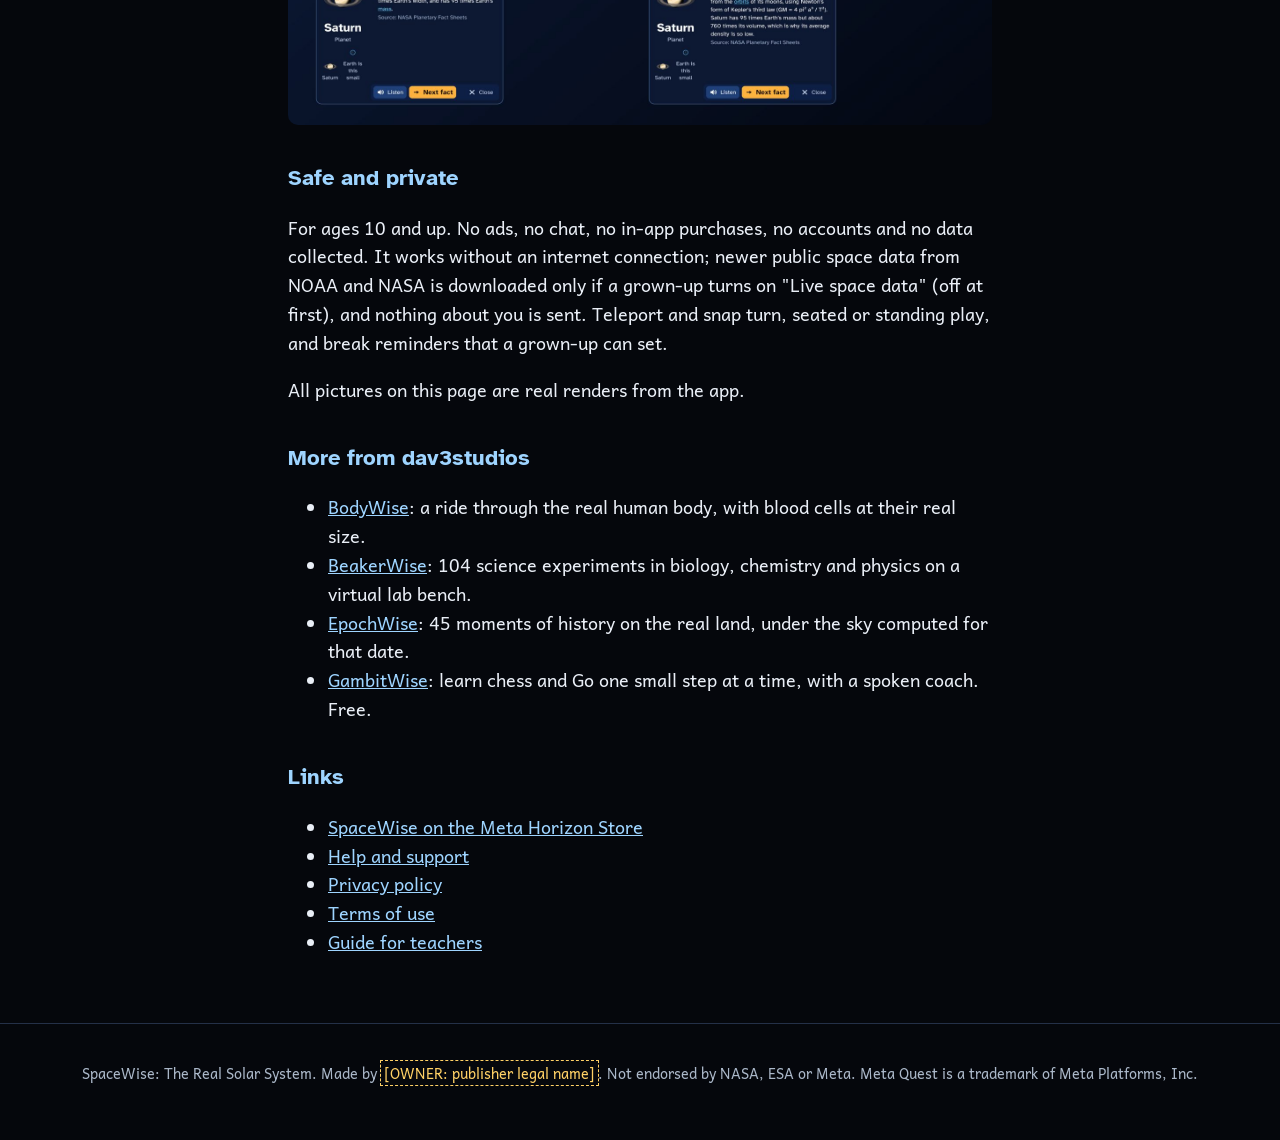
==== commit a8910cf2: "SpaceWise website" ====
--- a/index.html
+++ b/index.html
@@ -58,7 +58,7 @@
 }</script>
 </head>
 <body>
-<header><nav><a href="index.html" aria-current="page">Home</a> <a href="support.html">Help</a> <a href="teachers.html">Teachers</a> <a href="privacy.html">Privacy</a> <a href="terms.html">Terms</a> <a href="open-licences.html">Licences</a></nav></header>
+<header><nav><a href="index.html" aria-current="page">Home</a> <a href="support.html">Help</a> <a href="teachers.html">Teachers</a> <a href="museums.html">Museums</a> <a href="press.html">Press</a> <a href="privacy.html">Privacy</a> <a href="terms.html">Terms</a> <a href="open-licences.html">Licences</a></nav></header>
 <main>
 <h1>SpaceWise: The Real Solar System</h1>
 <p class="lede">The real solar system on Meta Quest, at its true size and in true time, with nine narrated Journeys. From quick facts to expert science, so the whole family can learn together.</p>
@@ -80,7 +80,7 @@
 <li><strong>Travel.</strong> Fly real transfer orbits. The app tells you how long the real journey takes, and always shows how fast time is running.</li>
 <li><strong>Land.</strong> Walk at Tranquility Base, where Apollo 11 landed, and in Jezero Crater, home of the Perseverance rover. Stand beside Curiosity on the slopes of Mount Sharp, where it was on its 5,000th day on Mars, and beside Viking 1, the first lander to work on Mars, and its rock Big Joe. Jump six times higher on the Moon.</li>
 <li><strong>Discover.</strong> Over 41,000 real asteroids where they are today, with NASA's list of asteroids passing Earth and the Apophis flyby of 2029. Real space weather: the solar wind, flares and the aurora, with replays of real storms. All 88 constellations, the same from every planet.</li>
-<li><strong>Eclipses and guided views.</strong> Choose any date from 3000 BC to AD 3000, find the solar and lunar eclipses of any year, watch one from space or stand inside it, and see when the next one is seen from your town. Glide under Saturn's rings on Cassini's real path, and see Jupiter's four big moons as Galileo did.</li>
+<li><strong>Eclipses and guided views.</strong> Choose any date from 3000 BC to AD 3000, find the solar and lunar eclipses of any year, watch one from space or stand inside it, and see when the next one is seen from your town. Stand inside <a href="eclipse-2027.html">the total solar eclipse of 2 August 2027</a> before it happens. Glide under Saturn's rings on Cassini's real path, and see Jupiter's four big moons as Galileo did.</li>
 </ul>
 <div class="gallery">
 <img src="img/shot_saturn.jpg" alt="Saturn from the sunlit side of its rings, in the app">
@@ -124,6 +124,6 @@
 <li><a href="teachers.html">Guide for teachers</a></li>
 </ul>
 </main>
-<footer><p>SpaceWise: The Real Solar System. Made by David Lee. Not endorsed by NASA, ESA or Meta. Meta Quest is a trademark of Meta Platforms, Inc.</p></footer>
+<footer><p>SpaceWise: The Real Solar System. Made by <mark class="owner">[OWNER: publisher legal name]</mark>. Not endorsed by NASA, ESA or Meta. Meta Quest is a trademark of Meta Platforms, Inc.</p></footer>
 </body>
 </html>
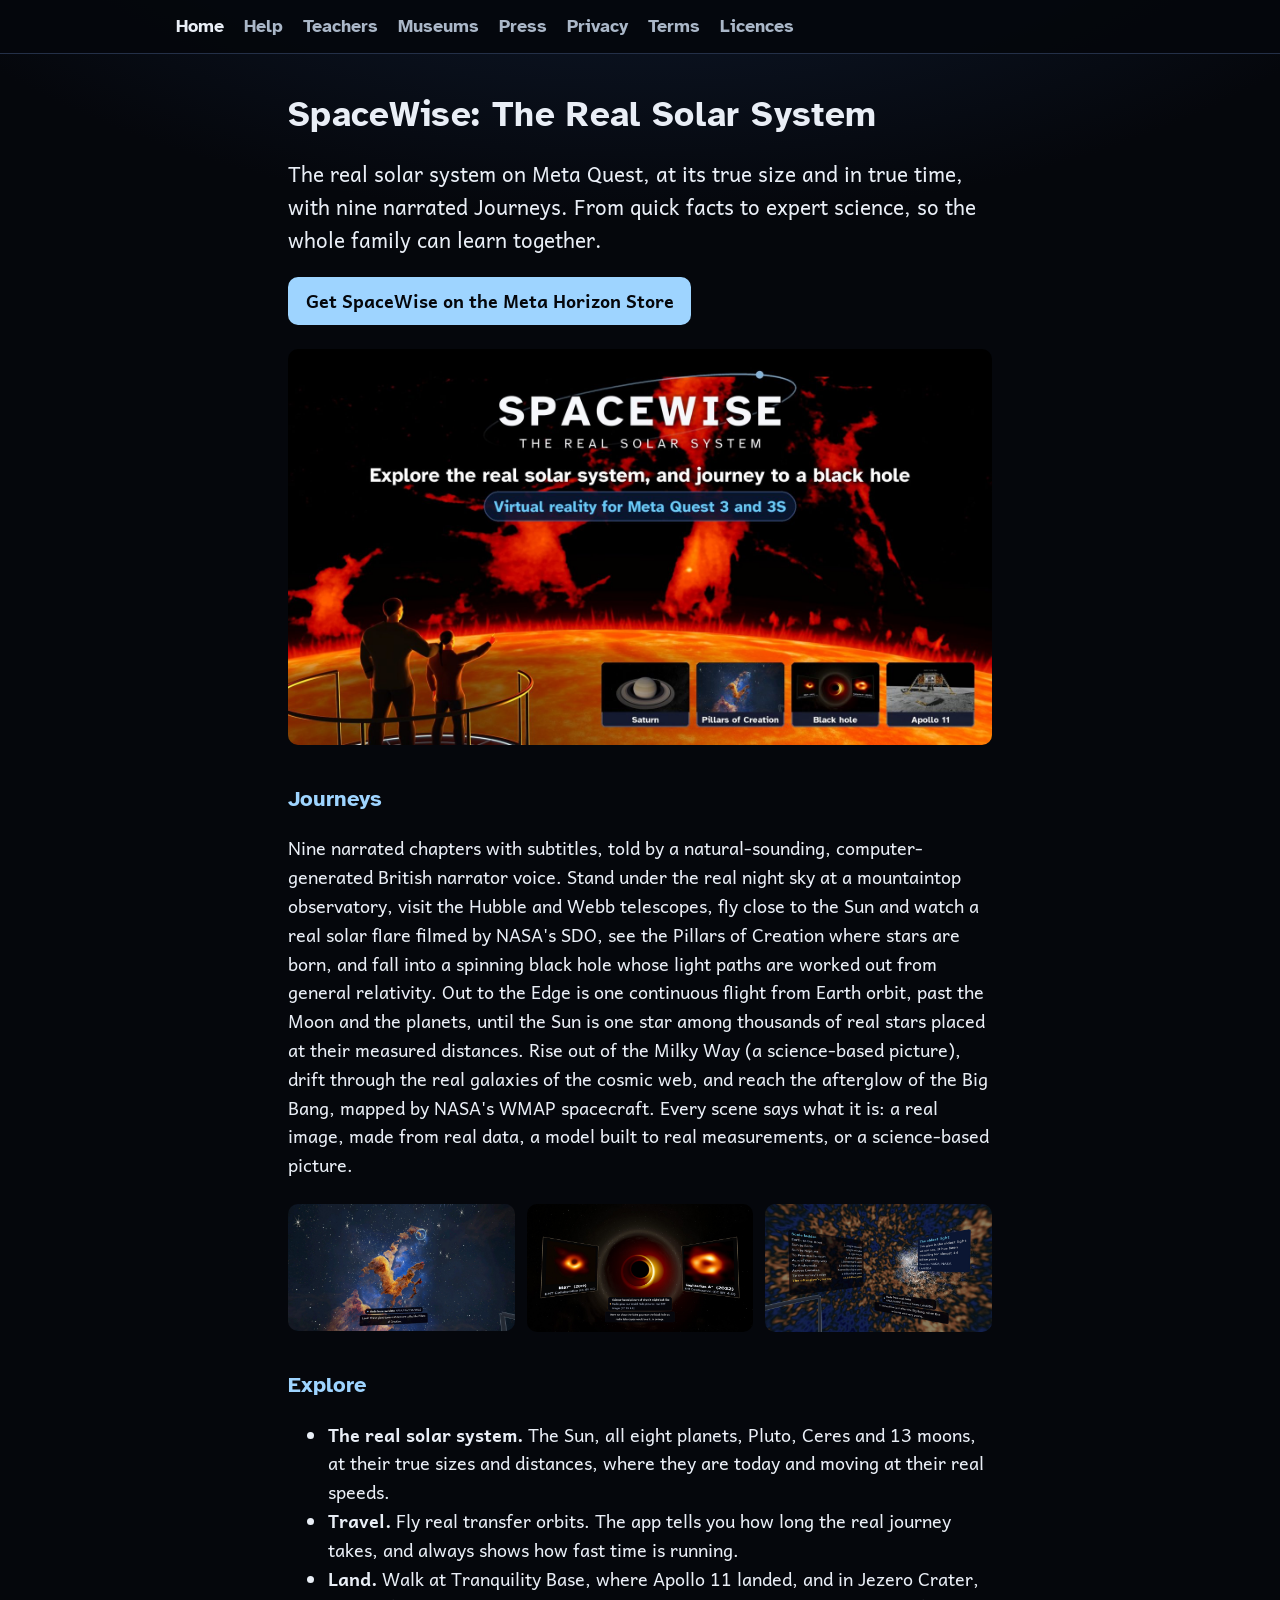
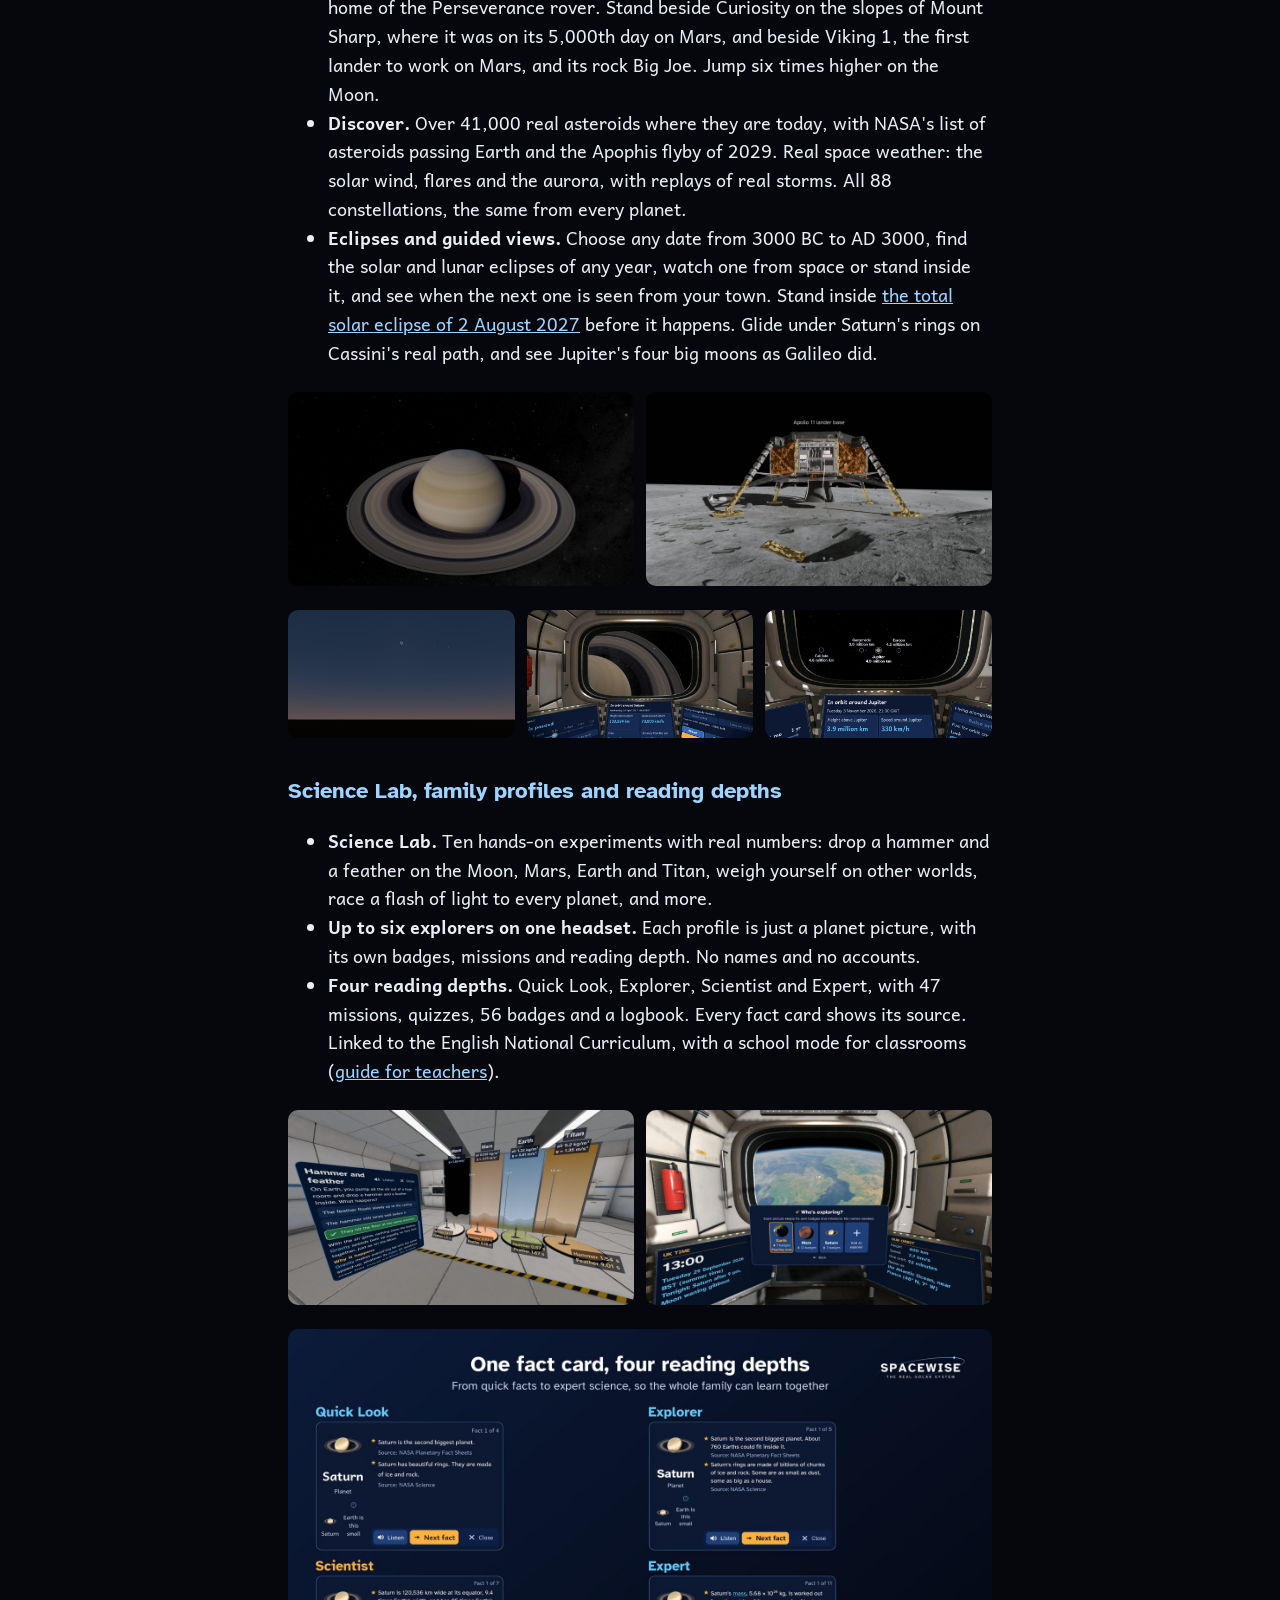
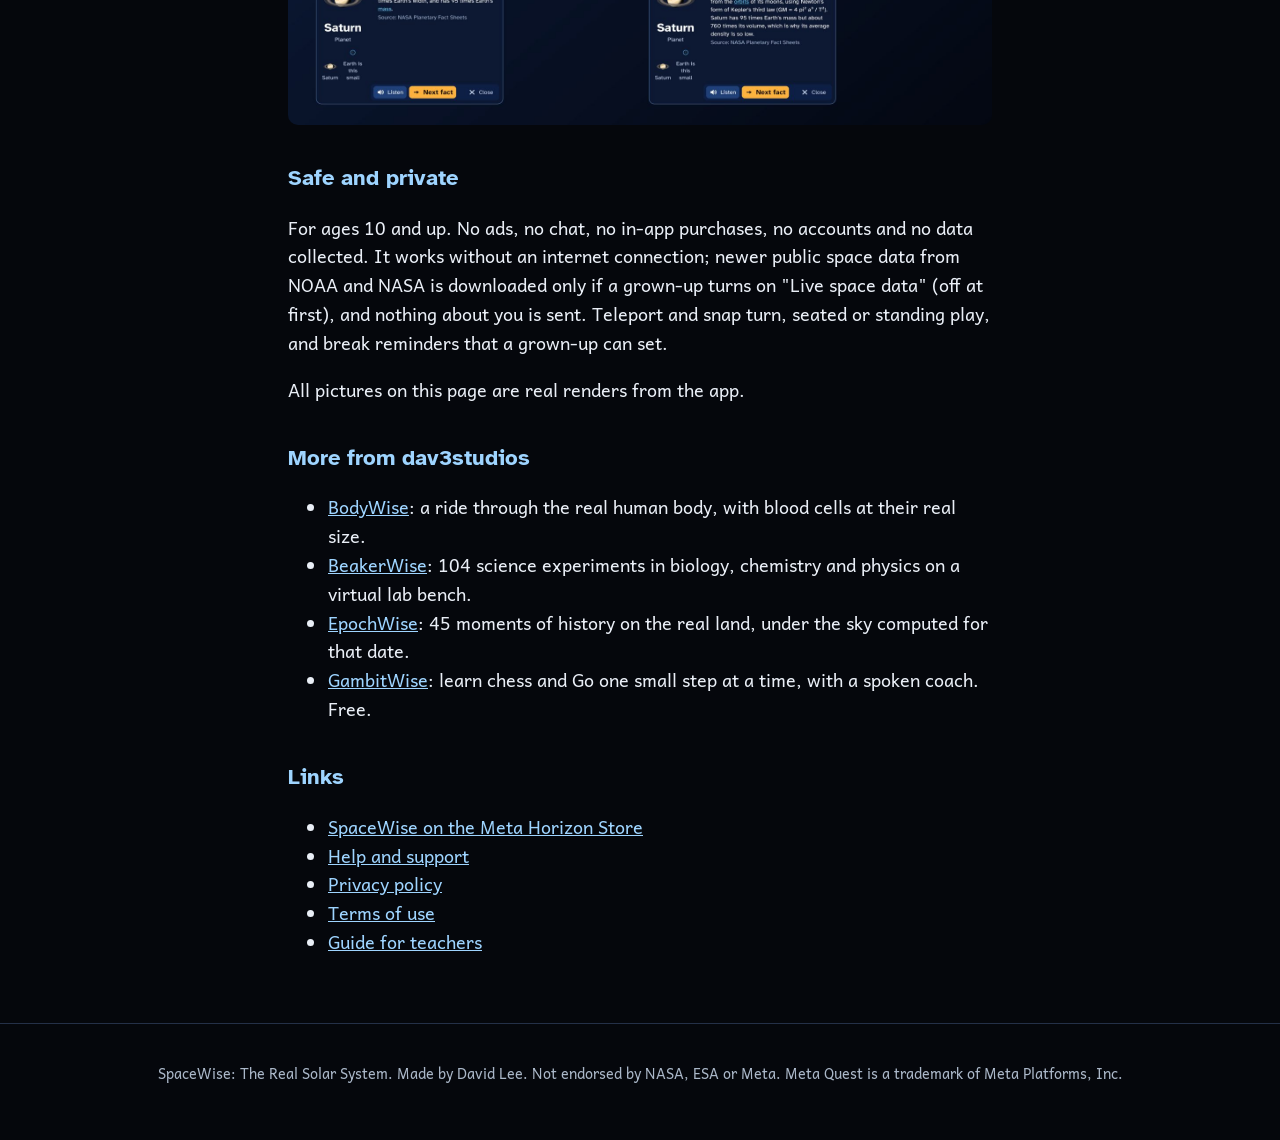
==== commit e5996596: "SpaceWise website" ====
--- a/index.html
+++ b/index.html
@@ -124,6 +124,6 @@
 <li><a href="teachers.html">Guide for teachers</a></li>
 </ul>
 </main>
-<footer><p>SpaceWise: The Real Solar System. Made by <mark class="owner">[OWNER: publisher legal name]</mark>. Not endorsed by NASA, ESA or Meta. Meta Quest is a trademark of Meta Platforms, Inc.</p></footer>
+<footer><p>SpaceWise: The Real Solar System. Made by David Lee. Not endorsed by NASA, ESA or Meta. Meta Quest is a trademark of Meta Platforms, Inc.</p></footer>
 </body>
 </html>
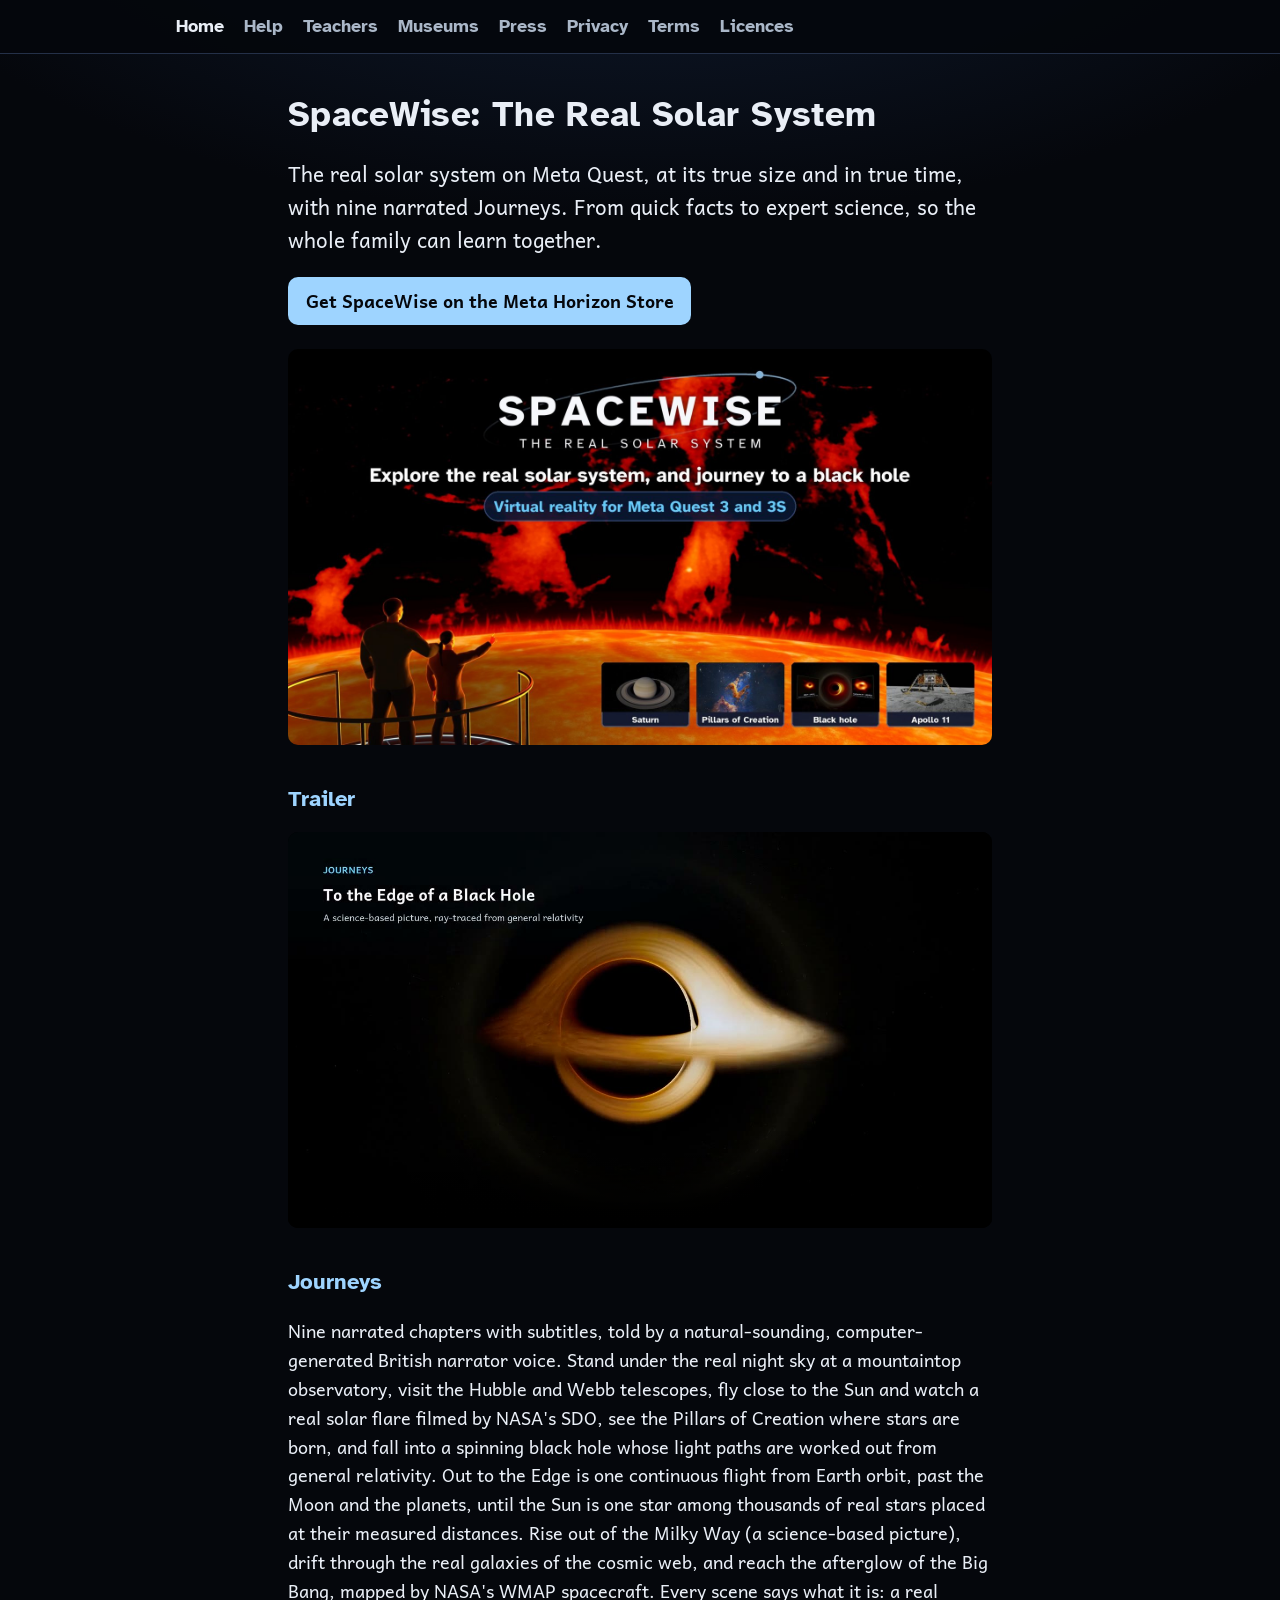
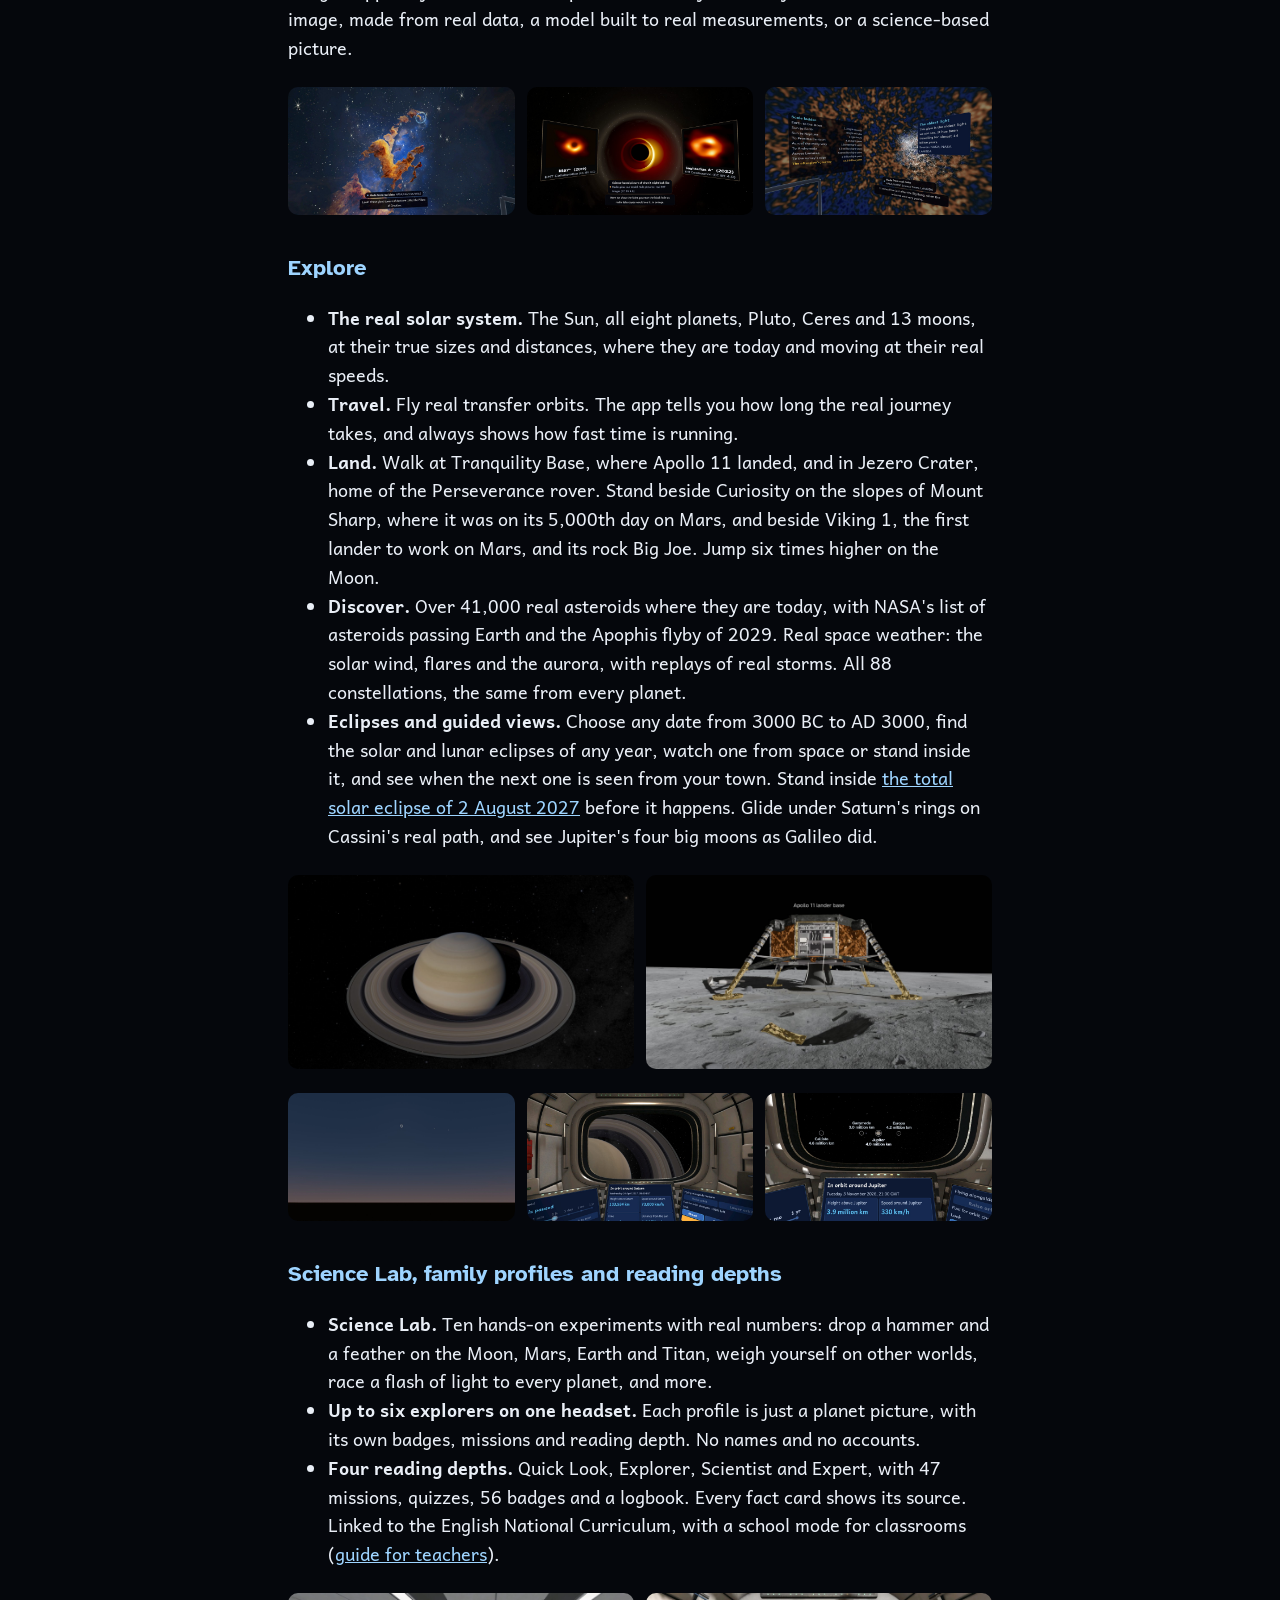
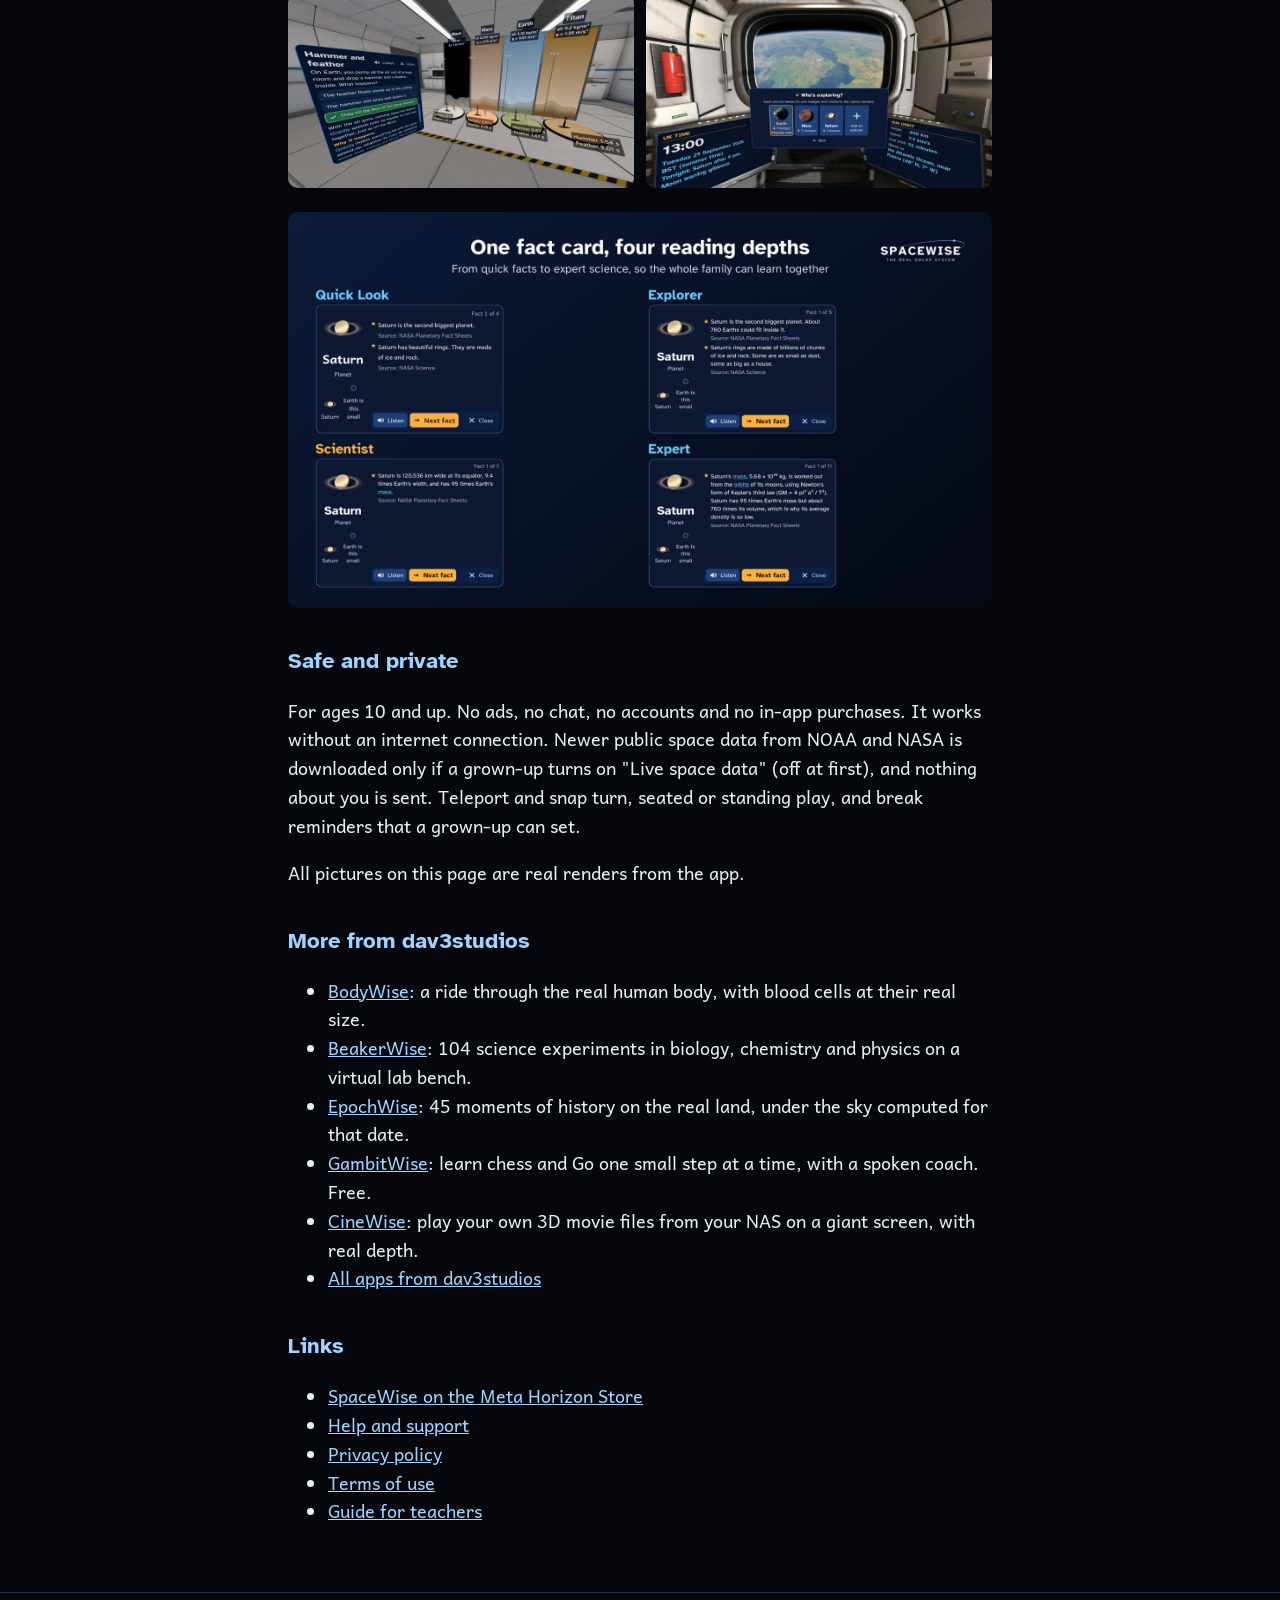
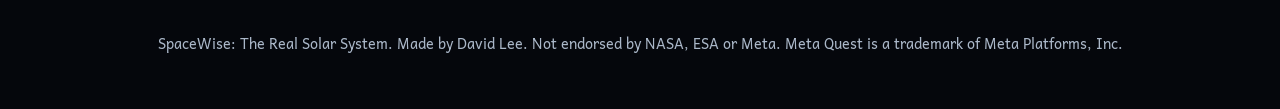
==== commit f47201c4: "SpaceWise website" ====
--- a/index.html
+++ b/index.html
@@ -3,9 +3,10 @@
 <head>
 <meta charset="utf-8">
 <meta name="viewport" content="width=device-width, initial-scale=1">
-<title>SpaceWise: The Real Solar System | SpaceWise</title>
-<meta name="description" content="SpaceWise: The Real Solar System, for Meta Quest. The real solar system at its true size and in true time. For ages 10 and up. No ads, no chat, no data collected.">
+<title>SpaceWise: The Real Solar System | SpaceWise: The Real Solar System</title>
+<meta name="description" content="SpaceWise: The Real Solar System, for Meta Quest. The real solar system at its true size and in true time. For ages 10 and up. No ads, no chat, no accounts and no in-app purchases.">
 <link rel="stylesheet" href="style.css">
+<link rel="canonical" href="https://dhl84.github.io/spacewise/">
 <meta property="og:type" content="website">
 <meta property="og:site_name" content="SpaceWise">
 <meta property="og:title" content="SpaceWise: The Real Solar System">
@@ -14,14 +15,19 @@
 <meta property="og:image" content="https://dhl84.github.io/spacewise/img/key_art.jpg">
 <meta property="og:image:width" content="1600">
 <meta property="og:image:height" content="900">
+<meta property="og:video" content="https://dhl84.github.io/spacewise/video/trailer.mp4">
+<meta property="og:video:type" content="video/mp4">
+<meta property="og:video:width" content="1280">
+<meta property="og:video:height" content="720">
 <meta name="twitter:card" content="summary_large_image">
+<meta name="twitter:image" content="https://dhl84.github.io/spacewise/img/key_art.jpg">
 <meta name="google-site-verification" content="PS9xlQP2a27AN7PKWQ7mcEhuMw5IihwzGCxqK1or27I">
 <script type="application/ld+json">{
  "@context": "https://schema.org",
  "@type": "SoftwareApplication",
  "name": "SpaceWise: The Real Solar System",
  "alternateName": "SpaceWise",
- "description": "The real solar system at its true size and in true time, with nine narrated Journeys. Fly to the afterglow of the Big Bang, stand in the Moon's shadow in a real eclipse and fall into a spinning black hole. Explore every planet where it is today, real asteroids and all 88 constellations, or put the planets in your room. Four reading depths go from quick facts to expert science, so the whole family can learn together. For ages 10 and up. No ads, no chat, no in-app purchases and no data collected.",
+ "description": "The real solar system at its true size and in true time, with nine narrated Journeys. Fly to the afterglow of the Big Bang, stand in the Moon's shadow in a real eclipse and fall into a spinning black hole. Explore every planet where it is today, real asteroids and all 88 constellations, or put the planets in your room. Four reading depths go from quick facts to expert science, so the whole family can learn together. For ages 10 and up. No ads, no chat, no accounts and no in-app purchases.",
  "applicationCategory": "EducationalApplication",
  "operatingSystem": "Meta Horizon OS",
  "availableOnDevice": "Meta Quest 3, Meta Quest 3S",
@@ -52,9 +58,33 @@
  },
  "author": {
   "@type": "Organization",
-  "name": "dav3studios"
+  "name": "dav3studios",
+  "url": "https://dhl84.github.io/"
  },
- "downloadUrl": "https://www.meta.com/experiences/1422848437569079/"
+ "downloadUrl": "https://www.meta.com/experiences/1422848437569079/",
+ "publisher": {
+  "@type": "Organization",
+  "name": "dav3studios",
+  "url": "https://dhl84.github.io/"
+ },
+ "video": {
+  "@type": "VideoObject",
+  "contentUrl": "https://dhl84.github.io/spacewise/video/trailer.mp4"
+ }
+}</script>
+<script type="application/ld+json">{
+ "@context": "https://schema.org",
+ "@type": "VideoObject",
+ "name": "SpaceWise: The Real Solar System trailer",
+ "description": "The real solar system at its true size and in true time, with nine narrated Journeys. Fly to the afterglow of the Big Bang, stand in the Moon's shadow in a real eclipse and fall into a spinning black hole. Explore every planet where it is today, real asteroids and all 88 constellations, or put the planets in your room. Four reading depths go from quick facts to expert science, so the whole family can learn together. For ages 10 and up. No ads, no chat, no accounts and no in-app purchases.",
+ "thumbnailUrl": [
+  "https://dhl84.github.io/spacewise/video/trailer.jpg"
+ ],
+ "uploadDate": "2026-11-25",
+ "contentUrl": "https://dhl84.github.io/spacewise/video/trailer.mp4",
+ "embedUrl": "https://dhl84.github.io/spacewise/",
+ "inLanguage": "en-GB",
+ "duration": "PT1M33S"
 }</script>
 </head>
 <body>
@@ -66,6 +96,8 @@
 <p><a class="store" href="https://www.meta.com/experiences/1422848437569079/">Get SpaceWise on the Meta Horizon Store</a></p>
 
 <p><img class="hero" src="img/key_art.jpg" alt="Key art: a grown-up and a child on a viewing platform; the child points at a real prominence on the Sun, seen by NASA's SDO, in the Our Star Journey. The SpaceWise title, the words 'Explore the real solar system, and journey to a black hole' and 'Virtual reality for Meta Quest 3 and 3S', and four pictures from the app: Saturn, the Pillars of Creation, the black hole and Apollo 11"></p>
+<h2>Trailer</h2>
+<video controls preload="none" playsinline width="1280" height="720" poster="video/trailer.jpg"><source src="video/trailer.mp4" type="video/mp4"><a href="video/trailer.mp4">Watch the SpaceWise trailer</a></video>
 <h2>Journeys</h2>
 <p>Nine narrated chapters with subtitles, told by a natural-sounding, computer-generated British narrator voice. Stand under the real night sky at a mountaintop observatory, visit the Hubble and Webb telescopes, fly close to the Sun and watch a real solar flare filmed by NASA's SDO, see the Pillars of Creation where stars are born, and fall into a spinning black hole whose light paths are worked out from general relativity. Out to the Edge is one continuous flight from Earth orbit, past the Moon and the planets, until the Sun is one star among thousands of real stars placed at their measured distances. Rise out of the Milky Way (a science-based picture), drift through the real galaxies of the cosmic web, and reach the afterglow of the Big Bang, mapped by NASA's WMAP spacecraft. Every scene says what it is: a real image, made from real data, a model built to real measurements, or a science-based picture.</p>
 <div class="gallery">
@@ -106,7 +138,7 @@
 
 <p><img class="hero" src="img/reading_depths.jpg" alt="The same Saturn fact card at the four reading depths, from Quick Look to Expert"></p>
 <h2>Safe and private</h2>
-<p>For ages 10 and up. No ads, no chat, no in-app purchases, no accounts and no data collected. It works without an internet connection; newer public space data from NOAA and NASA is downloaded only if a grown-up turns on "Live space data" (off at first), and nothing about you is sent. Teleport and snap turn, seated or standing play, and break reminders that a grown-up can set.</p>
+<p>For ages 10 and up. No ads, no chat, no accounts and no in-app purchases. It works without an internet connection. Newer public space data from NOAA and NASA is downloaded only if a grown-up turns on "Live space data" (off at first), and nothing about you is sent. Teleport and snap turn, seated or standing play, and break reminders that a grown-up can set.</p>
 <p>All pictures on this page are real renders from the app.</p>
 <h2>More from dav3studios</h2>
 <ul>
@@ -114,6 +146,8 @@
 <li><a href="https://dhl84.github.io/beakerwise/">BeakerWise</a>: 104 science experiments in biology, chemistry and physics on a virtual lab bench.</li>
 <li><a href="https://dhl84.github.io/epochwise/">EpochWise</a>: 45 moments of history on the real land, under the sky computed for that date.</li>
 <li><a href="https://dhl84.github.io/gambitwise/">GambitWise</a>: learn chess and Go one small step at a time, with a spoken coach. Free.</li>
+<li><a href="https://dhl84.github.io/cinewise/">CineWise</a>: play your own 3D movie files from your NAS on a giant screen, with real depth.</li>
+<li><a href="https://dhl84.github.io/">All apps from dav3studios</a></li>
 </ul>
 <h2>Links</h2>
 <ul>
--- a/style.css
+++ b/style.css
@@ -80,6 +80,7 @@
 
 img { max-width: 100%; height: auto; border-radius: 10px; display: block; }
 img.hero { margin: 1.5rem 0; }
+video { display: block; width: 100%; height: auto; margin: 1rem 0; border-radius: 10px; background: #000; }
 
 .gallery {
 	display: grid;
